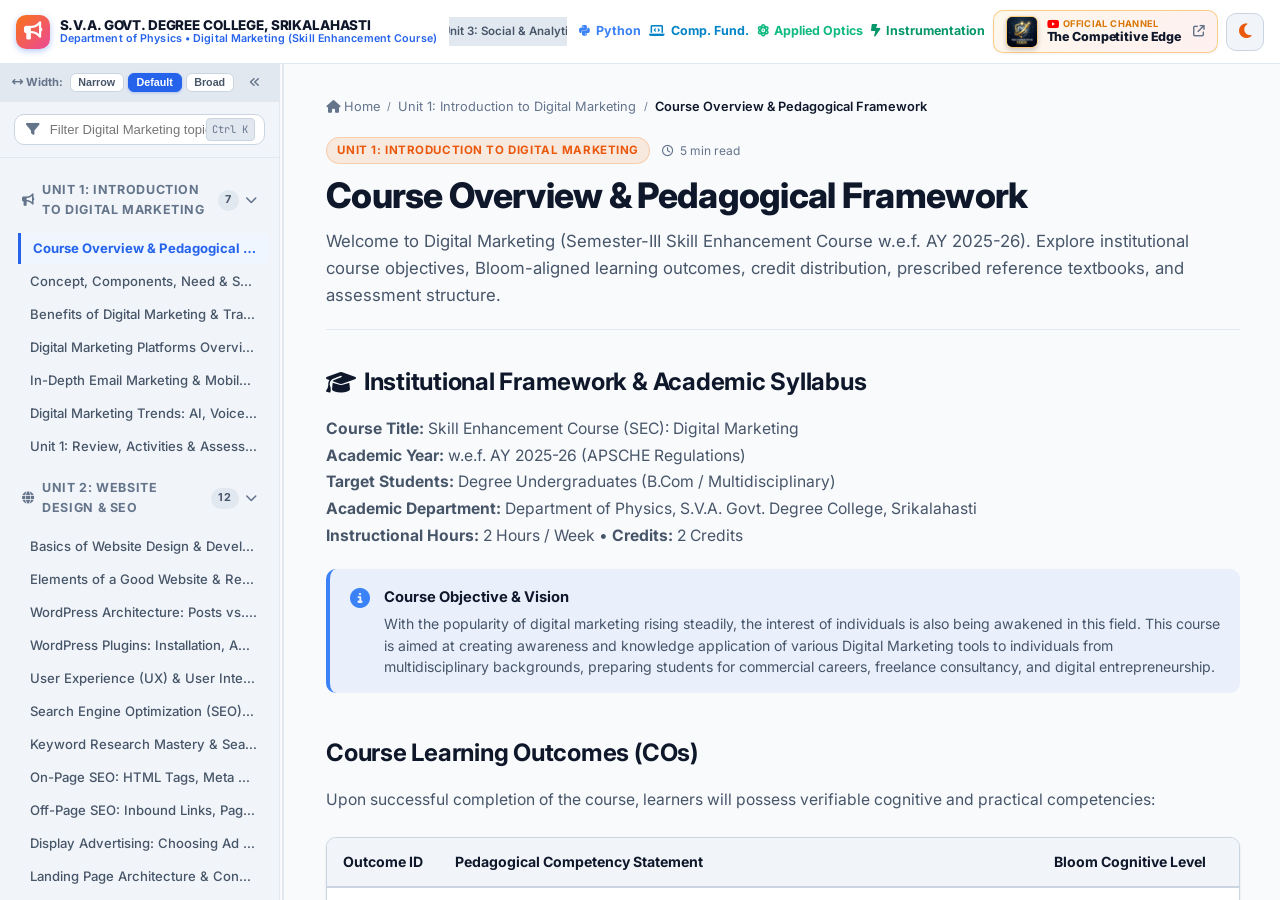
==== digitalmarketingtutorial.html @ a785d5cb "Add files via upload" ====
<!DOCTYPE html>
<html lang="en" data-theme="light">
<head>
  <meta charset="UTF-8">
  <meta name="viewport" content="width=device-width, initial-scale=1.0">
  <title>Digital Marketing | Department of Physics, S.V.A. Govt. Degree College, Srikalahasti</title>

  <!-- Google Fonts: Inter & JetBrains Mono -->
  <link rel="preconnect" href="https://fonts.googleapis.com">
  <link rel="preconnect" href="https://fonts.gstatic.com" crossorigin>
  <link href="https://fonts.googleapis.com/css2?family=Inter:wght@400;500;600;700;800&family=JetBrains+Mono:wght@400;500;700&display=swap" rel="stylesheet">

  <!-- Font Awesome 6.5 Icons -->
  <link rel="stylesheet" href="https://cdnjs.cloudflare.com/ajax/libs/font-awesome/6.5.1/css/all.min.css">

  <!-- Core Academic Theme & Interactive Tools Stylesheets -->
  <link rel="stylesheet" href="css/style.css">
  <link rel="stylesheet" href="css/interactive-tools.css">
</head>
<body>

  <!-- Top Reading Progress Indicator -->
  <div id="read-progress-bar"></div>

  <!-- Top Navigation Bar -->
  <header class="app-header">
    <div class="header-left">
      <button class="menu-toggle-btn" id="menu-toggle-btn" onclick="window.NavigationTracker.toggleMobileSidebar()" aria-label="Toggle Curriculum Menu">
        <i class="fa-solid fa-bars"></i>
      </button>

      <a href="#dm-course-overview" class="brand-badge">
        <div class="brand-logo-icon" style="background: linear-gradient(135deg, #f97316, #ec4899);">
          <i class="fa-solid fa-bullhorn"></i>
        </div>
        <div class="brand-title-group">
          <h1>S.V.A. GOVT. DEGREE COLLEGE, SRIKALAHASTI</h1>
          <p>Department of Physics &bull; Digital Marketing (Skill Enhancement Course)</p>
        </div>
      </a>
    </div>

    <!-- Quick Track Switcher Pills -->
    <nav class="track-switcher" aria-label="Curriculum Tracks">
      <a href="#dm-course-overview" class="track-pill active" data-track="track-unit1">Unit 1: Foundations</a>
      <a href="#web-design-fundamentals" class="track-pill" data-track="track-unit2">Unit 2: Web &amp; SEO</a>
      <a href="#social-media-ecosystem" class="track-pill" data-track="track-unit3">Unit 3: Social &amp; Analytics</a>
      <a href="#lab-01-frameworks-trends" class="track-pill" data-track="track-practicals" style="background: rgba(16, 185, 129, 0.1); border-color: var(--accent-emerald); color: var(--accent-emerald);">
        <i class="fa-solid fa-flask"></i> 5 Practical Labs
      </a>
      <a href="#dm-comprehensive-question-bank" class="track-pill" data-track="track-tests" style="background: rgba(139, 92, 246, 0.1); border-color: #8b5cf6; color: #8b5cf6;">
        <i class="fa-solid fa-graduation-cap"></i> Exams &amp; Tests
      </a>
    </nav>

    <div class="header-right">
      <!-- Course Switcher Link to Python Master Portal -->
      <a href="../Python-SVAGDC/index.html" class="tool-btn" style="text-decoration: none; font-size: 0.78rem; font-weight: 700; color: #3b82f6; border-color: #3b82f6; display: inline-flex; align-items: center; gap: 0.35rem;" title="Switch to Python Master Portal">
        <i class="fa-brands fa-python"></i> Python
      </a>

      <!-- Course Switcher Link to Computer Fundamentals Portal -->
      <a href="../Computer-Fund-OfficeAutomat-SVAGDC/index.html" class="tool-btn" style="text-decoration: none; font-size: 0.78rem; font-weight: 700; color: #0284c7; border-color: #0284c7; display: inline-flex; align-items: center; gap: 0.35rem;" title="Switch to Computer Fundamentals Portal">
        <i class="fa-solid fa-laptop-code"></i> Comp. Fund.
      </a>

      <!-- Course Switcher Link to Applied Optics Portal -->
      <a href="../Applied-Optics-SVAGDC/index.html" class="tool-btn" style="text-decoration: none; font-size: 0.78rem; font-weight: 700; color: #10b981; border-color: #10b981; display: inline-flex; align-items: center; gap: 0.35rem;" title="Switch to Applied Optics Course 7 Portal">
        <i class="fa-solid fa-atom"></i> Applied Optics
      </a>

      <!-- Course Switcher Link to Electronic Instrumentation Portal -->
      <a href="../Sem5-Electronic-Instrumentation-Minor-2026-wef2023-24/index.html" class="tool-btn" style="text-decoration: none; font-size: 0.78rem; font-weight: 700; color: #059669; border-color: #059669; display: inline-flex; align-items: center; gap: 0.35rem;" title="Switch to Electronic Instrumentation Portal">
        <i class="fa-solid fa-bolt-lightning"></i> Instrumentation
      </a>

      <!-- YouTube Channel Promotion -->
      <a href="https://www.youtube.com/@TheCompetitiveEdge-b4z" target="_blank" rel="noopener noreferrer" class="yt-promo-btn" title="Visit our Official YouTube Channel: The Competitive Edge (S.V.A. Govt. Degree College, Srikalahasti)" aria-label="Visit The Competitive Edge Official YouTube Channel">
        <img src="Logo-TheCompetitiveEdge.jpg" alt="The Competitive Edge" class="yt-promo-logo">
        <div class="yt-text-box">
          <span class="yt-channel-label"><i class="fa-brands fa-youtube yt-red-icon"></i> Official Channel</span>
          <span class="yt-channel-name">The Competitive Edge</span>
        </div>
        <span class="yt-subscribe-badge" title="Watch on YouTube">
          <i class="fa-solid fa-arrow-up-right-from-square"></i>
        </span>
      </a>

      <button class="theme-toggle-btn" id="theme-toggle-btn" aria-label="Toggle Dark/Light Mode" title="Toggle Theme">
        <i class="fa-solid fa-moon"></i>
      </button>
    </div>
  </header>

  <!-- Main App Layout Container -->
  <div class="app-container">
    <!-- Mobile Sidebar Backdrop -->
    <div class="sidebar-backdrop" id="sidebar-backdrop" onclick="window.NavigationTracker.closeMobileSidebar()"></div>

    <!-- Floating Expand Button for Desktop when Sidebar is Collapsed -->
    <button class="sidebar-floating-toggle" id="sidebar-floating-toggle" title="Show Curriculum Menu">
      <i class="fa-solid fa-bars"></i>
      <span>Curriculum Menu</span>
    </button>

    <!-- Collapsible & Resizable Sidebar Navigation -->
    <aside class="app-sidebar" id="app-sidebar">
      <!-- Sidebar Width Adjustment Toolbar -->
      <div class="sidebar-width-toolbar">
        <div class="width-presets-group" title="Quick Width Presets">
          <span class="width-label"><i class="fa-solid fa-arrows-left-right"></i> Width:</span>
          <button type="button" class="btn-width-preset" data-width="210" title="Narrow Sidebar (210px)">Narrow</button>
          <button type="button" class="btn-width-preset active" data-width="280" title="Default Sidebar (280px)">Default</button>
          <button type="button" class="btn-width-preset" data-width="360" title="Broad Sidebar (360px)">Broad</button>
        </div>
        <button type="button" class="btn-sidebar-collapse" id="sidebar-collapse-btn" title="Collapse Sidebar Menu">
          <i class="fa-solid fa-angles-left"></i>
        </button>
      </div>

      <!-- Quick Search Filter in Sidebar -->
      <div class="sidebar-search-box">
        <div class="sidebar-input-wrapper">
          <i class="fa-solid fa-filter"></i>
          <input type="text" class="sidebar-search-input" id="sidebar-search-input" placeholder="Filter Digital Marketing topics..." autocomplete="off">
          <kbd class="sidebar-search-kbd">Ctrl K</kbd>
        </div>
      </div>

      <!-- Curriculum Accordion Tree Mount -->
      <nav class="curriculum-tree" id="curriculum-tree" aria-label="Curriculum Navigation"></nav>
    </aside>

    <!-- Draggable Sidebar Resizer Handle -->
    <div class="sidebar-resizer" id="sidebar-resizer" title="Drag to adjust sidebar width (Double-click to reset)"></div>

    <!-- Reading & Interactive Main Pane -->
    <main class="app-main" id="app-main">
      <div class="content-wrapper" id="topic-content-mount">
        <!-- Dynamic Topic Content Injected via app.js -->
        <div style="padding: 3rem 1rem; text-align: center; color: var(--text-muted);">
          <i class="fa-solid fa-spinner fa-spin" style="font-size: 2rem; margin-bottom: 1rem; color: #ea580c;"></i>
          <p>Loading Digital Marketing curriculum modules...</p>
        </div>
      </div>

      <!-- YouTube Channel Promotion Banner -->
      <section class="bottom-yt-promo-container" aria-label="Official YouTube Channel Promotion">
        <div class="bottom-yt-card">
          <div class="bottom-yt-left">
            <img src="Logo-TheCompetitiveEdge.jpg" alt="The Competitive Edge Crest Logo" class="bottom-yt-crest">
          </div>
          <div class="bottom-yt-body">
            <div class="bottom-yt-badge">
              <i class="fa-brands fa-youtube"></i> OFFICIAL YOUTUBE CHANNEL
            </div>
            <h2 class="bottom-yt-title">The Competitive Edge</h2>
            <p class="bottom-yt-subtitle">
              Department of Physics &bull; S.V.A. Govt. Degree College, Srikalahasti
            </p>
            <div class="bottom-yt-desc">
              <p>
                <strong>Welcome to The Competitive Edge</strong> &mdash; your comprehensive academic and career excellence destination! 🎯
              </p>
              <p>
                Crafted for undergraduate degree scholars and competitive aspirants. We empower students with modern digital skills, analytical reasoning, physics lectures, and competitive acumen required for university distinctions, corporate placements, and competitive examinations.
              </p>
              
              <div class="bottom-yt-features-title">
                📚 What you’ll find on this channel:
              </div>
              <ul class="bottom-yt-grid">
                <li><span>📰</span> Daily Current Affairs &amp; Quizzes</li>
                <li><span>🚀</span> Digital Marketing, SEO &amp; Analytics</li>
                <li><span>🔢</span> Quantitative Aptitude &amp; Arithmetic</li>
                <li><span>🧠</span> Reasoning &ndash; Verbal &amp; Non-Verbal</li>
                <li><span>📖</span> General English &amp; Corporate Communication</li>
                <li><span>🔬</span> General Science &amp; Physics Major Lectures</li>
                <li><span>💻</span> Python Programming &amp; Computer Automation</li>
                <li><span>🎯</span> Practice Questions, Mock Exams &amp; Shortcuts</li>
              </ul>

              <div class="bottom-yt-target-exams">
                Tailored for undergraduate degree examinations and aspirants preparing for UPSC, SSC CGL, Banking (IBPS/SBI), Railways (RRB), APPSC, TSPSC, State PSCs, Defence, and industry certifications.
              </div>
            </div>
            <div class="bottom-yt-actions">
              <a href="https://www.youtube.com/@TheCompetitiveEdge-b4z" target="_blank" rel="noopener noreferrer" class="btn-yt-big-subscribe" title="Subscribe to The Competitive Edge on YouTube">
                <i class="fa-brands fa-youtube"></i> Subscribe &amp; Watch Lectures <i class="fa-solid fa-arrow-up-right-from-square"></i>
              </a>
              <span class="bottom-yt-stat"><i class="fa-solid fa-circle-check"></i> Free Academic Lectures &amp; Competitive Exam Prep</span>
            </div>
          </div>
        </div>
      </section>

      <!-- Footer -->
      <footer class="app-footer">
        <div class="footer-dept-badge" style="background: rgba(249, 115, 22, 0.12); color: #ea580c; border: 1px solid rgba(249, 115, 22, 0.25);">DEPARTMENT OF PHYSICS</div>
        <p>S.V.A. Govt. Degree College, Srikalahasti, Tirupati District, Andhra Pradesh</p>
        <p style="margin-top: 0.35rem; font-size: 0.76rem; color: var(--text-muted);">
          Semester-III &bull; Skill Enhancement Course: Digital Marketing &bull; APSCHE w.e.f. AY 2025-26 &bull; Live Interactive Web Portal
        </p>
      </footer>
    </main>
  </div>

  <!-- Global Fast Search Modal (Ctrl+K) -->
  <div class="search-modal-backdrop" id="search-modal-backdrop">
    <div class="search-modal">
      <div class="search-modal-header">
        <i class="fa-solid fa-magnifying-glass"></i>
        <input type="text" class="search-modal-input" id="search-modal-input" placeholder="Search SEO, WordPress, Facebook ads, GA4, metrics, labs..." autocomplete="off">
        <button class="search-modal-close" id="search-modal-close" aria-label="Close search modal">
          <i class="fa-solid fa-xmark"></i>
        </button>
      </div>
      <ul class="search-results-list" id="search-results-list"></ul>
    </div>
  </div>

  <!-- Application Logic Scripts -->
  <script src="js/curriculum_data.js"></script>
  <script src="js/seo_simulator.js"></script>
  <script src="js/ad_roi_calculator.js"></script>
  <script src="js/social_simulator.js"></script>
  <script src="js/wordpress_simulator.js"></script>
  <script src="js/analytics_funnel.js"></script>
  <script src="js/quiz.js"></script>
  <script src="js/navigation.js"></script>
  <script src="js/app.js"></script>

</body>
</html>
---- css/style.css ----
/* ==========================================================================
   Digital-Marketing-SVGDC: Digital Marketing Master Learning Portal
   S.V.A. Govt. Degree College, Srikalahasti
   Bespoke Academic Theme & Responsive Layout
   ========================================================================== */

:root {
  --font-sans: 'Inter', -apple-system, BlinkMacSystemFont, "Segoe UI", Roboto, Oxygen, Ubuntu, Cantarell, sans-serif;
  --font-mono: 'JetBrains Mono', 'Fira Code', Menlo, Monaco, Consolas, monospace;

  /* Light Theme Palette */
  --bg-primary: #f8fafc;
  --bg-surface: #ffffff;
  --bg-surface-elevated: #ffffff;
  --bg-sidebar: #f1f5f9;
  --bg-hover: #e2e8f0;
  --bg-active: #e0f2fe;

  --border-subtle: #e2e8f0;
  --border-medium: #cbd5e1;
  --border-focus: #3b82f6;

  --text-primary: #0f172a;
  --text-secondary: #475569;
  --text-muted: #64748b;
  --text-inverse: #ffffff;

  --primary: #2563eb;
  --primary-hover: #1d4ed8;
  --primary-light: #eff6ff;
  --primary-dark: #1e40af;

  --accent-cyan: #0284c7;
  --accent-emerald: #059669;
  --accent-amber: #d97706;
  --accent-purple: #7c3aed;
  --accent-rose: #e11d48;

  --card-shadow: 0 1px 3px 0 rgb(0 0 0 / 0.08), 0 1px 2px -1px rgb(0 0 0 / 0.08);
  --card-shadow-hover: 0 10px 15px -3px rgb(0 0 0 / 0.08), 0 4px 6px -4px rgb(0 0 0 / 0.04);
  --modal-shadow: 0 20px 25px -5px rgb(0 0 0 / 0.15), 0 8px 10px -6px rgb(0 0 0 / 0.1);

  --header-height: 64px;
  --sidebar-width: 280px;
  --content-max-width: 1040px;
  --radius-sm: 6px;
  --radius-md: 10px;
  --radius-lg: 16px;
  --radius-full: 9999px;
  --transition-fast: 0.15s ease;
  --transition-normal: 0.25s ease;
}

[data-theme="dark"] {
  --bg-primary: #090d16;
  --bg-surface: #0f172a;
  --bg-surface-elevated: #1e293b;
  --bg-sidebar: #0b1120;
  --bg-hover: #1e293b;
  --bg-active: #1e3a8a33;

  --border-subtle: #1e293b;
  --border-medium: #334155;
  --border-focus: #60a5fa;

  --text-primary: #f8fafc;
  --text-secondary: #cbd5e1;
  --text-muted: #94a3b8;
  --text-inverse: #0f172a;

  --primary: #38bdf8;
  --primary-hover: #7dd3fc;
  --primary-light: #0369a133;
  --primary-dark: #0284c7;

  --accent-cyan: #38bdf8;
  --accent-emerald: #10b981;
  --accent-amber: #fbbf24;
  --accent-purple: #a855f7;
  --accent-rose: #f43f5e;

  --card-shadow: 0 4px 6px -1px rgb(0 0 0 / 0.3), 0 2px 4px -2px rgb(0 0 0 / 0.3);
  --card-shadow-hover: 0 10px 15px -3px rgb(0 0 0 / 0.4), 0 4px 6px -4px rgb(0 0 0 / 0.2);
  --modal-shadow: 0 25px 50px -12px rgb(0 0 0 / 0.7);
}

*, *::before, *::after {
  box-sizing: border-box;
  margin: 0;
  padding: 0;
}

html {
  scroll-behavior: smooth;
  font-size: 16px;
}

body {
  font-family: var(--font-sans);
  background-color: var(--bg-primary);
  color: var(--text-primary);
  line-height: 1.65;
  min-height: 100vh;
  display: flex;
  flex-direction: column;
  -webkit-font-smoothing: antialiased;
  -moz-osx-font-smoothing: grayscale;
}

/* ================= Top Progress Bar ================= */
#read-progress-bar {
  position: fixed;
  top: 0;
  left: 0;
  height: 3px;
  background: linear-gradient(90deg, var(--accent-cyan), var(--primary), var(--accent-emerald));
  z-index: 1001;
  width: 0%;
  transition: width 0.1s linear;
}

/* ================= Top Navigation Bar ================= */
.app-header {
  height: var(--header-height);
  background-color: var(--bg-surface);
  border-bottom: 1px solid var(--border-subtle);
  position: sticky;
  top: 0;
  z-index: 1000;
  display: flex;
  align-items: center;
  justify-content: space-between;
  padding: 0 1rem;
  gap: 0.75rem;
  backdrop-filter: blur(12px);
}

.header-left {
  display: flex;
  align-items: center;
  gap: 0.6rem;
  flex-shrink: 0;
}

.menu-toggle-btn {
  display: none;
  background: transparent;
  border: 1px solid var(--border-medium);
  color: var(--text-primary);
  width: 36px;
  height: 36px;
  border-radius: var(--radius-sm);
  cursor: pointer;
  align-items: center;
  justify-content: center;
  font-size: 1rem;
}

.brand-badge {
  display: flex;
  align-items: center;
  gap: 0.6rem;
  text-decoration: none;
  color: inherit;
}

.brand-logo-icon {
  width: 34px;
  height: 34px;
  background: linear-gradient(135deg, #0284c7, #3b82f6);
  border-radius: var(--radius-md);
  display: flex;
  align-items: center;
  justify-content: center;
  color: #ffffff;
  font-size: 1.15rem;
  box-shadow: 0 2px 6px rgba(37, 99, 235, 0.35);
  flex-shrink: 0;
}

.brand-title-group h1 {
  font-size: 0.84rem;
  font-weight: 800;
  letter-spacing: -0.01em;
  color: var(--text-primary);
  line-height: 1.15;
  white-space: nowrap;
}

.brand-title-group p {
  font-size: 0.67rem;
  font-weight: 600;
  color: var(--primary);
  letter-spacing: 0.01em;
  line-height: 1.1;
  white-space: nowrap;
}

/* Quick Track Switcher Pills */
.track-switcher {
  display: flex;
  align-items: center;
  gap: 0.3rem;
  overflow-x: auto;
  flex: 1;
  min-width: 0;
  justify-content: center;
  scrollbar-width: none;
  padding: 0 0.25rem;
}

.track-switcher::-webkit-scrollbar {
  display: none;
}

.track-pill {
  padding: 0.26rem 0.58rem;
  border-radius: var(--radius-full);
  font-size: 0.72rem;
  font-weight: 600;
  color: var(--text-secondary);
  background: var(--bg-hover);
  border: 1px solid transparent;
  cursor: pointer;
  text-decoration: none;
  white-space: nowrap;
  flex-shrink: 0;
  transition: all var(--transition-fast);
}

.track-pill:hover {
  background: var(--bg-active);
  color: var(--primary);
  border-color: var(--border-medium);
}

.track-pill.active {
  background: var(--primary);
  color: #ffffff;
  border-color: var(--primary);
}

.header-right {
  display: flex;
  align-items: center;
  gap: 0.5rem;
  flex-shrink: 0;
}

/* ================= The Competitive Edge YouTube Promotion Badge ================= */
.yt-promo-btn {
  display: flex;
  align-items: center;
  gap: 0.55rem;
  padding: 0.3rem 0.75rem;
  min-width: auto;
  background: linear-gradient(135deg, rgba(245, 158, 11, 0.08), rgba(239, 68, 68, 0.08));
  border: 1.5px solid rgba(245, 158, 11, 0.45);
  border-radius: var(--radius-md);
  color: var(--text-primary);
  text-decoration: none;
  cursor: pointer;
  transition: all var(--transition-fast);
  line-height: 1.2;
  box-shadow: 0 1px 3px rgba(0, 0, 0, 0.06);
}

.yt-promo-btn:hover {
  background: linear-gradient(135deg, rgba(245, 158, 11, 0.16), rgba(239, 68, 68, 0.15));
  border-color: #f59e0b;
  box-shadow: 0 3px 10px rgba(245, 158, 11, 0.25);
  transform: translateY(-1px);
}

.yt-promo-logo {
  width: 32px;
  height: 32px;
  border-radius: 6px;
  object-fit: cover;
  flex-shrink: 0;
  box-shadow: 0 2px 5px rgba(0, 0, 0, 0.2);
  border: 1px solid rgba(245, 158, 11, 0.5);
  transition: transform var(--transition-fast);
}

.yt-promo-btn:hover .yt-promo-logo {
  transform: scale(1.05);
}

.yt-text-box {
  display: flex;
  flex-direction: column;
}

.yt-channel-label {
  font-size: 0.58rem;
  font-weight: 700;
  text-transform: uppercase;
  letter-spacing: 0.04em;
  color: #d97706;
  display: flex;
  align-items: center;
  gap: 0.25rem;
}

.yt-red-icon {
  color: #ff0000;
  font-size: 0.68rem;
}

.yt-channel-name {
  font-size: 0.78rem;
  font-weight: 800;
  color: var(--text-primary);
  white-space: nowrap;
  letter-spacing: -0.01em;
}

.yt-subscribe-badge {
  font-size: 0.72rem;
  color: var(--text-muted);
  margin-left: 0.2rem;
  transition: color var(--transition-fast), transform var(--transition-fast);
}

.yt-promo-btn:hover .yt-subscribe-badge {
  color: #ef4444;
  transform: translate(2px, -2px);
}

[data-theme="dark"] .yt-promo-btn {
  background: linear-gradient(135deg, rgba(245, 158, 11, 0.12), rgba(239, 68, 68, 0.14));
  border-color: rgba(245, 158, 11, 0.55);
}

[data-theme="dark"] .yt-channel-label {
  color: #fbbf24;
}

[data-theme="dark"] .yt-promo-btn:hover {
  border-color: #fbbf24;
  box-shadow: 0 4px 16px rgba(245, 158, 11, 0.35);
}

@media (max-width: 1024px) {
  .yt-promo-btn {
    min-width: auto;
    padding: 0.35rem 0.75rem;
  }
}

@media (max-width: 768px) {
  .yt-channel-label {
    font-size: 0.6rem;
  }
  .yt-channel-name {
    font-size: 0.78rem;
  }
}

@media (max-width: 580px) {
  .yt-text-box, .yt-subscribe-badge {
    display: none;
  }
  .yt-promo-btn {
    min-width: auto;
    padding: 0.25rem 0.4rem;
  }
  .yt-promo-logo {
    width: 34px;
    height: 34px;
  }
}

.search-trigger-btn {
  display: flex;
  align-items: center;
  gap: 0.5rem;
  padding: 0.45rem 0.85rem;
  background: var(--bg-sidebar);
  border: 1px solid var(--border-medium);
  border-radius: var(--radius-md);
  color: var(--text-muted);
  font-size: 0.82rem;
  cursor: pointer;
  transition: all var(--transition-fast);
}

.search-trigger-btn:hover {
  border-color: var(--primary);
  color: var(--text-primary);
}

.search-kbd {
  font-family: var(--font-mono);
  font-size: 0.7rem;
  background: var(--bg-hover);
  border: 1px solid var(--border-medium);
  border-radius: 4px;
  padding: 0.1rem 0.35rem;
  color: var(--text-secondary);
}

.theme-toggle-btn {
  background: var(--bg-sidebar);
  border: 1px solid var(--border-medium);
  color: var(--text-primary);
  width: 38px;
  height: 38px;
  border-radius: var(--radius-md);
  display: flex;
  align-items: center;
  justify-content: center;
  cursor: pointer;
  font-size: 1.05rem;
  transition: all var(--transition-fast);
}

.theme-toggle-btn:hover {
  background: var(--bg-hover);
  border-color: var(--border-focus);
}

/* ================= App Layout Wrapper ================= */
.app-container {
  display: flex;
  flex: 1;
  position: relative;
  overflow: hidden;
}

/* ================= Sidebar Navigation & Width Controls ================= */
.app-sidebar {
  width: var(--sidebar-width);
  background-color: var(--bg-sidebar);
  border-right: 1px solid var(--border-subtle);
  height: calc(100vh - var(--header-height));
  position: sticky;
  top: var(--header-height);
  overflow-y: auto;
  display: flex;
  flex-direction: column;
  flex-shrink: 0;
  transition: transform var(--transition-normal);
}

.app-sidebar.collapsed-desktop {
  width: 0 !important;
  min-width: 0 !important;
  overflow: hidden !important;
  border-right: none !important;
  padding: 0 !important;
  visibility: hidden;
}

/* Sidebar Width Toolbar (Narrow, Default, Broad Presets & Collapse) */
.sidebar-width-toolbar {
  display: flex;
  align-items: center;
  justify-content: space-between;
  padding: 0.4rem 0.75rem;
  background-color: var(--bg-hover);
  border-bottom: 1px solid var(--border-subtle);
  position: sticky;
  top: 0;
  z-index: 12;
  font-size: 0.74rem;
}

.width-presets-group {
  display: flex;
  align-items: center;
  gap: 0.25rem;
}

.width-label {
  font-size: 0.7rem;
  font-weight: 700;
  color: var(--text-muted);
  display: flex;
  align-items: center;
  gap: 0.2rem;
  margin-right: 0.15rem;
}

.btn-width-preset {
  background: var(--bg-surface);
  border: 1px solid var(--border-medium);
  color: var(--text-secondary);
  font-size: 0.67rem;
  font-weight: 600;
  padding: 0.18rem 0.48rem;
  border-radius: var(--radius-sm);
  cursor: pointer;
  transition: all var(--transition-fast);
}

.btn-width-preset:hover {
  background: var(--bg-surface);
  color: var(--primary);
  border-color: var(--primary);
}

.btn-width-preset.active {
  background: var(--primary);
  color: #ffffff;
  border-color: var(--primary);
  font-weight: 700;
  box-shadow: 0 1px 3px rgba(37, 99, 235, 0.3);
}

.btn-sidebar-collapse {
  background: transparent;
  border: 1px solid transparent;
  color: var(--text-muted);
  width: 24px;
  height: 24px;
  border-radius: var(--radius-sm);
  display: flex;
  align-items: center;
  justify-content: center;
  cursor: pointer;
  font-size: 0.72rem;
  transition: all var(--transition-fast);
}

.btn-sidebar-collapse:hover {
  background: var(--bg-surface);
  color: var(--primary);
  border-color: var(--border-medium);
}

/* Draggable Splitter Divider between Sidebar and Main Content */
.sidebar-resizer {
  width: 6px;
  background: transparent;
  cursor: col-resize;
  position: relative;
  flex-shrink: 0;
  z-index: 90;
  transition: background 0.15s ease;
  user-select: none;
}

.sidebar-resizer::after {
  content: '';
  position: absolute;
  top: 0;
  bottom: 0;
  left: 2px;
  width: 2px;
  background: var(--border-subtle);
  transition: all 0.15s ease;
}

.sidebar-resizer:hover,
.sidebar-resizer.dragging {
  background: rgba(37, 99, 235, 0.12);
}

.sidebar-resizer:hover::after,
.sidebar-resizer.dragging::after {
  background: var(--primary);
  width: 3px;
  box-shadow: 0 0 8px rgba(37, 99, 235, 0.5);
}

body.resizing-sidebar {
  cursor: col-resize !important;
  user-select: none !important;
}

body.resizing-sidebar iframe,
body.resizing-sidebar textarea {
  pointer-events: none !important;
}

/* Floating Expand Trigger when Sidebar is Hidden on Desktop */
.sidebar-floating-toggle {
  display: none;
  position: fixed;
  left: 0;
  top: 75px;
  z-index: 1002;
  background: var(--primary);
  color: #ffffff;
  border: none;
  border-radius: 0 var(--radius-md) var(--radius-md) 0;
  padding: 0.5rem 0.75rem;
  cursor: pointer;
  box-shadow: 0 4px 14px rgba(37, 99, 235, 0.45);
  align-items: center;
  gap: 0.45rem;
  font-size: 0.78rem;
  font-weight: 700;
  transition: all var(--transition-fast);
}

.sidebar-floating-toggle:hover {
  background: var(--primary-hover);
  transform: translateX(2px);
}

.sidebar-floating-toggle.visible {
  display: inline-flex;
}

.sidebar-search-box {
  padding: 0.75rem 0.85rem;
  border-bottom: 1px solid var(--border-subtle);
  position: sticky;
  top: 36px;
  background-color: var(--bg-sidebar);
  z-index: 10;
}

.sidebar-input-wrapper {
  position: relative;
  display: flex;
  align-items: center;
}

.sidebar-input-wrapper i {
  position: absolute;
  left: 0.75rem;
  color: var(--text-muted);
  font-size: 0.85rem;
}

.sidebar-search-input {
  width: 100%;
  padding: 0.45rem 0.75rem 0.45rem 2.2rem;
  border-radius: var(--radius-md);
  border: 1px solid var(--border-medium);
  background-color: var(--bg-surface);
  color: var(--text-primary);
  font-size: 0.82rem;
  outline: none;
  transition: border-color var(--transition-fast);
}

.sidebar-search-input:focus {
  border-color: var(--border-focus);
  box-shadow: 0 0 0 2px rgba(59, 130, 246, 0.2);
}

.sidebar-search-kbd {
  position: absolute;
  right: 0.65rem;
  font-family: var(--font-mono);
  font-size: 0.65rem;
  background: var(--bg-hover);
  border: 1px solid var(--border-medium);
  border-radius: 4px;
  padding: 0.1rem 0.35rem;
  color: var(--text-muted);
  pointer-events: none;
}

.curriculum-tree {
  padding: 0.75rem 0.6rem 2rem 0.6rem;
  display: flex;
  flex-direction: column;
  gap: 0.35rem;
}

.category-group {
  border-radius: var(--radius-md);
  overflow: hidden;
}

.category-header {
  display: flex;
  align-items: center;
  justify-content: space-between;
  padding: 0.6rem 0.75rem;
  font-size: 0.78rem;
  font-weight: 700;
  text-transform: uppercase;
  letter-spacing: 0.05em;
  color: var(--text-muted);
  cursor: pointer;
  user-select: none;
  border-radius: var(--radius-sm);
  transition: all var(--transition-fast);
}

.category-header:hover {
  background-color: var(--bg-hover);
  color: var(--text-primary);
}

.category-header-title {
  display: flex;
  align-items: center;
  gap: 0.5rem;
}

.category-badge {
  font-size: 0.68rem;
  padding: 0.1rem 0.45rem;
  border-radius: var(--radius-full);
  background-color: var(--bg-hover);
  color: var(--text-secondary);
}

.category-arrow {
  font-size: 0.75rem;
  transition: transform var(--transition-fast);
}

.category-group.collapsed .category-arrow {
  transform: rotate(-90deg);
}

.category-group.collapsed .topic-list {
  display: none;
}

.topic-list {
  list-style: none;
  padding-left: 0.5rem;
  margin-top: 0.15rem;
  display: flex;
  flex-direction: column;
  gap: 0.12rem;
}

.topic-item a {
  display: flex;
  align-items: center;
  justify-content: space-between;
  gap: 0.45rem;
  padding: 0.42rem 0.75rem;
  font-size: 0.82rem;
  font-weight: 500;
  color: var(--text-secondary);
  text-decoration: none;
  border-radius: var(--radius-sm);
  transition: all var(--transition-fast);
  line-height: 1.35;
}

.topic-item a span {
  flex: 1;
  min-width: 0;
  overflow: hidden;
  text-overflow: ellipsis;
  white-space: nowrap;
}

.topic-item a:hover {
  background-color: var(--bg-hover);
  color: var(--text-primary);
  transform: translateX(2px);
}

.topic-item.active a {
  background-color: var(--primary-light);
  color: var(--primary);
  font-weight: 700;
  border-left: 3px solid var(--primary);
  border-top-left-radius: 0;
  border-bottom-left-radius: 0;
}

.topic-item .check-icon {
  font-size: 0.72rem;
  color: var(--accent-emerald);
  display: none;
}

.topic-item.completed .check-icon {
  display: inline-block;
}

/* ================= Main Content Area ================= */
.app-main {
  flex: 1;
  min-width: 0;
  height: calc(100vh - var(--header-height));
  overflow-y: auto;
  padding: 2rem 2.5rem 4rem 2.5rem;
  scroll-behavior: smooth;
}

.content-wrapper {
  max-width: var(--content-max-width);
  margin: 0 auto;
}

/* Breadcrumbs */
.breadcrumbs {
  display: flex;
  align-items: center;
  gap: 0.45rem;
  font-size: 0.8rem;
  color: var(--text-muted);
  margin-bottom: 1.25rem;
}

.breadcrumbs a {
  color: var(--text-muted);
  text-decoration: none;
  transition: color var(--transition-fast);
}

.breadcrumbs a:hover {
  color: var(--primary);
}

.breadcrumbs .separator {
  font-size: 0.65rem;
  color: var(--text-muted);
}

.breadcrumbs .current {
  color: var(--text-primary);
  font-weight: 600;
}

/* Lesson Header & Meta */
.lesson-header {
  margin-bottom: 2rem;
  padding-bottom: 1.25rem;
  border-bottom: 1px solid var(--border-subtle);
}

.lesson-meta-row {
  display: flex;
  align-items: center;
  gap: 0.75rem;
  margin-bottom: 0.6rem;
  flex-wrap: wrap;
}

.module-tag {
  font-size: 0.72rem;
  font-weight: 700;
  text-transform: uppercase;
  letter-spacing: 0.05em;
  padding: 0.2rem 0.65rem;
  border-radius: var(--radius-full);
  background-color: var(--primary-light);
  color: var(--primary);
  border: 1px solid rgba(59, 130, 246, 0.25);
}

.read-time {
  font-size: 0.75rem;
  color: var(--text-muted);
  display: flex;
  align-items: center;
  gap: 0.35rem;
}

.lesson-title {
  font-size: 2.2rem;
  font-weight: 800;
  letter-spacing: -0.02em;
  color: var(--text-primary);
  line-height: 1.2;
  margin-bottom: 0.75rem;
}

.lesson-lead {
  font-size: 1.05rem;
  color: var(--text-secondary);
  line-height: 1.6;
  max-width: 900px;
}

/* Chapter Navigation Quick Buttons */
.nav-buttons-bar {
  display: flex;
  align-items: center;
  justify-content: space-between;
  margin: 1.5rem 0;
  gap: 1rem;
}

.nav-btn {
  display: inline-flex;
  align-items: center;
  gap: 0.5rem;
  padding: 0.55rem 1.1rem;
  border-radius: var(--radius-md);
  font-size: 0.86rem;
  font-weight: 600;
  text-decoration: none;
  cursor: pointer;
  transition: all var(--transition-fast);
  border: 1px solid var(--border-medium);
  background-color: var(--bg-surface);
  color: var(--text-primary);
}

.nav-btn:hover {
  border-color: var(--primary);
  color: var(--primary);
  background-color: var(--bg-hover);
}

.nav-btn.primary {
  background-color: var(--primary);
  color: #ffffff;
  border-color: var(--primary);
  box-shadow: 0 2px 4px rgba(37, 99, 235, 0.25);
}

.nav-btn.primary:hover {
  background-color: var(--primary-hover);
}

.nav-btn.disabled {
  opacity: 0.4;
  pointer-events: none;
  cursor: not-allowed;
}

/* Pedagogical Sections & Typography */
.pedagogy-section {
  margin-bottom: 2.5rem;
}

.pedagogy-section h2 {
  font-size: 1.5rem;
  font-weight: 700;
  letter-spacing: -0.01em;
  color: var(--text-primary);
  margin-bottom: 0.9rem;
  display: flex;
  align-items: center;
  gap: 0.5rem;
}

.pedagogy-section h3 {
  font-size: 1.2rem;
  font-weight: 600;
  color: var(--text-primary);
  margin: 1.5rem 0 0.75rem 0;
}

.pedagogy-section p {
  color: var(--text-secondary);
  font-size: 0.98rem;
  line-height: 1.7;
  margin-bottom: 1rem;
}

.pedagogy-section ul, .pedagogy-section ol {
  color: var(--text-secondary);
  font-size: 0.98rem;
  line-height: 1.7;
  padding-left: 1.5rem;
  margin-bottom: 1rem;
}

.pedagogy-section li {
  margin-bottom: 0.4rem;
}

.pedagogy-section code {
  font-family: var(--font-mono);
  font-size: 0.88em;
  background-color: var(--bg-hover);
  color: var(--accent-rose);
  padding: 0.15rem 0.35rem;
  border-radius: var(--radius-sm);
  border: 1px solid var(--border-subtle);
}

/* Callout Alerts */
.callout-box {
  border-radius: var(--radius-md);
  padding: 1rem 1.25rem;
  margin: 1.25rem 0;
  display: flex;
  gap: 0.85rem;
  border-left: 4px solid;
}

.callout-box.info {
  background-color: rgba(59, 130, 246, 0.08);
  border-color: #3b82f6;
  color: var(--text-primary);
}

.callout-box.tip {
  background-color: rgba(16, 185, 129, 0.08);
  border-color: #10b981;
  color: var(--text-primary);
}

.callout-box.warning {
  background-color: rgba(245, 158, 11, 0.08);
  border-color: #f59e0b;
  color: var(--text-primary);
}

.callout-box.academic {
  background-color: rgba(124, 58, 237, 0.08);
  border-color: #7c3aed;
  color: var(--text-primary);
}

.callout-icon {
  font-size: 1.25rem;
  line-height: 1;
  flex-shrink: 0;
  margin-top: 0.15rem;
}

.callout-box.info .callout-icon { color: #3b82f6; }
.callout-box.tip .callout-icon { color: #10b981; }
.callout-box.warning .callout-icon { color: #f59e0b; }
.callout-box.academic .callout-icon { color: #7c3aed; }

.callout-content {
  flex: 1;
}

.callout-title {
  font-weight: 700;
  font-size: 0.92rem;
  margin-bottom: 0.25rem;
}

.callout-text {
  font-size: 0.88rem;
  color: var(--text-secondary);
  line-height: 1.5;
}

/* Modern Data & Reference Tables */
.table-container {
  overflow-x: auto;
  margin: 1.5rem 0;
  border-radius: var(--radius-md);
  border: 1px solid var(--border-medium);
  background-color: var(--bg-surface);
  box-shadow: var(--card-shadow);
}

.data-table {
  width: 100%;
  border-collapse: collapse;
  text-align: left;
  font-size: 0.88rem;
}

.data-table th {
  background-color: var(--bg-sidebar);
  color: var(--text-primary);
  font-weight: 700;
  padding: 0.75rem 1rem;
  border-bottom: 2px solid var(--border-medium);
  white-space: nowrap;
}

.data-table td {
  padding: 0.75rem 1rem;
  border-bottom: 1px solid var(--border-subtle);
  color: var(--text-secondary);
}

.data-table tr:last-child td {
  border-bottom: none;
}

.data-table tr:hover td {
  background-color: var(--bg-hover);
}

/* ================= Search Modal ================= */
.search-modal-backdrop {
  position: fixed;
  inset: 0;
  background-color: rgba(0, 0, 0, 0.6);
  backdrop-filter: blur(4px);
  z-index: 2000;
  display: none;
  align-items: flex-start;
  justify-content: center;
  padding-top: 10vh;
}

.search-modal-backdrop.active {
  display: flex;
}

.search-modal {
  width: 90%;
  max-width: 620px;
  background-color: var(--bg-surface);
  border: 1px solid var(--border-medium);
  border-radius: var(--radius-lg);
  box-shadow: var(--modal-shadow);
  overflow: hidden;
  display: flex;
  flex-direction: column;
}

.search-modal-header {
  display: flex;
  align-items: center;
  padding: 0.85rem 1.25rem;
  border-bottom: 1px solid var(--border-subtle);
  gap: 0.75rem;
}

.search-modal-header i {
  color: var(--text-muted);
  font-size: 1.1rem;
}

.search-modal-input {
  flex: 1;
  border: none;
  background: transparent;
  color: var(--text-primary);
  font-size: 1.05rem;
  outline: none;
}

.search-modal-close {
  background: none;
  border: none;
  color: var(--text-muted);
  cursor: pointer;
  font-size: 1.1rem;
  padding: 0.2rem;
}

.search-results-list {
  max-height: 400px;
  overflow-y: auto;
  padding: 0.5rem;
  list-style: none;
}

.search-result-item a {
  display: block;
  padding: 0.75rem 1rem;
  border-radius: var(--radius-md);
  text-decoration: none;
  color: var(--text-primary);
  transition: background-color var(--transition-fast);
}

.search-result-item a:hover {
  background-color: var(--bg-hover);
}

.search-result-title {
  font-weight: 600;
  font-size: 0.92rem;
}

.search-result-path {
  font-size: 0.76rem;
  color: var(--text-muted);
  margin-top: 0.15rem;
}

/* ================= Big Size Bottom YouTube Promotion Banner ================= */
.bottom-yt-promo-container {
  max-width: var(--content-max-width);
  margin: 3.5rem auto 2.5rem auto;
  padding: 0 0.5rem;
}

.bottom-yt-card {
  display: flex;
  align-items: flex-start;
  gap: 2.25rem;
  background: linear-gradient(135deg, rgba(245, 158, 11, 0.07), rgba(239, 68, 68, 0.08), rgba(37, 99, 235, 0.05));
  border: 2px solid rgba(245, 158, 11, 0.45);
  border-radius: var(--radius-lg);
  padding: 2.25rem 2.5rem;
  box-shadow: 0 4px 24px rgba(0, 0, 0, 0.06);
  position: relative;
  overflow: hidden;
  transition: all var(--transition-normal);
}

.bottom-yt-card::before {
  content: '';
  position: absolute;
  top: -60px;
  right: -60px;
  width: 180px;
  height: 180px;
  background: radial-gradient(circle, rgba(239, 68, 68, 0.15) 0%, transparent 70%);
  border-radius: 50%;
  pointer-events: none;
}

.bottom-yt-card:hover {
  border-color: #f59e0b;
  box-shadow: 0 8px 32px rgba(245, 158, 11, 0.22);
  transform: translateY(-2px);
}

.bottom-yt-left {
  flex-shrink: 0;
  margin-top: 0.25rem;
}

.bottom-yt-crest {
  width: 110px;
  height: 110px;
  border-radius: 20px;
  object-fit: cover;
  box-shadow: 0 6px 18px rgba(0, 0, 0, 0.28);
  border: 2.5px solid rgba(245, 158, 11, 0.65);
  transition: transform var(--transition-fast);
}

.bottom-yt-card:hover .bottom-yt-crest {
  transform: scale(1.05) rotate(1deg);
}

.bottom-yt-body {
  flex: 1;
  min-width: 0;
}

.bottom-yt-badge {
  display: inline-flex;
  align-items: center;
  gap: 0.45rem;
  font-size: 0.72rem;
  font-weight: 800;
  text-transform: uppercase;
  letter-spacing: 0.06em;
  color: #ffffff;
  background: linear-gradient(135deg, #dc2626, #b91c1c);
  padding: 0.25rem 0.8rem;
  border-radius: var(--radius-full);
  margin-bottom: 0.65rem;
  box-shadow: 0 2px 6px rgba(220, 38, 38, 0.35);
}

.bottom-yt-title {
  font-size: 1.65rem;
  font-weight: 800;
  color: var(--text-primary);
  margin-bottom: 0.2rem;
  letter-spacing: -0.02em;
  line-height: 1.2;
}

.bottom-yt-subtitle {
  font-size: 0.88rem;
  font-weight: 600;
  color: #d97706;
  margin-bottom: 0.75rem;
}

.bottom-yt-desc {
  font-size: 0.92rem;
  color: var(--text-secondary);
  line-height: 1.65;
  margin-bottom: 1.25rem;
  max-width: 100%;
}

.bottom-yt-desc p {
  margin-bottom: 0.65rem;
}

.bottom-yt-features-title {
  font-size: 0.96rem;
  font-weight: 700;
  color: var(--text-primary);
  margin: 1.15rem 0 0.5rem 0;
  display: flex;
  align-items: center;
  gap: 0.4rem;
}

.bottom-yt-grid {
  display: grid;
  grid-template-columns: repeat(auto-fit, minmax(260px, 1fr));
  gap: 0.45rem 1.25rem;
  margin: 0.6rem 0 1.2rem 0;
  list-style: none;
  padding: 0;
}

.bottom-yt-grid li {
  font-size: 0.88rem;
  color: var(--text-secondary);
  display: flex;
  align-items: center;
  gap: 0.5rem;
  line-height: 1.4;
}

.bottom-yt-target-exams {
  font-size: 0.88rem;
  color: var(--text-secondary);
  background: var(--bg-hover);
  border-left: 3px solid #f59e0b;
  padding: 0.75rem 1rem;
  border-radius: 0 var(--radius-sm) var(--radius-sm) 0;
  margin: 1rem 0 1.25rem 0;
  line-height: 1.6;
}

.bottom-yt-actions {
  display: flex;
  align-items: center;
  gap: 1.25rem;
  flex-wrap: wrap;
}

.btn-yt-big-subscribe {
  display: inline-flex;
  align-items: center;
  gap: 0.65rem;
  padding: 0.7rem 1.6rem;
  background: linear-gradient(135deg, #ef4444, #dc2626);
  color: #ffffff !important;
  font-size: 0.95rem;
  font-weight: 700;
  border-radius: var(--radius-md);
  text-decoration: none;
  box-shadow: 0 4px 14px rgba(239, 68, 68, 0.38);
  transition: all var(--transition-fast);
}

.btn-yt-big-subscribe:hover {
  background: linear-gradient(135deg, #dc2626, #b91c1c);
  box-shadow: 0 6px 20px rgba(239, 68, 68, 0.55);
  transform: translateY(-2px);
}

.bottom-yt-stat {
  font-size: 0.84rem;
  color: var(--text-muted);
  display: inline-flex;
  align-items: center;
  gap: 0.4rem;
}

.bottom-yt-stat i {
  color: var(--accent-emerald);
}

[data-theme="dark"] .bottom-yt-card {
  background: linear-gradient(135deg, rgba(245, 158, 11, 0.12), rgba(239, 68, 68, 0.12), rgba(30, 58, 138, 0.2));
  border-color: rgba(245, 158, 11, 0.5);
}

[data-theme="dark"] .bottom-yt-subtitle {
  color: #fbbf24;
}

@media (max-width: 768px) {
  .bottom-yt-card {
    flex-direction: column;
    text-align: center;
    gap: 1.5rem;
    padding: 1.75rem 1.25rem;
  }
  
  .bottom-yt-actions {
    justify-content: center;
  }
  
  .bottom-yt-crest {
    width: 90px;
    height: 90px;
  }
}

/* ================= Footer ================= */
.app-footer {
  background-color: var(--bg-surface);
  border-top: 1px solid var(--border-subtle);
  padding: 2rem 1.5rem;
  text-align: center;
  color: var(--text-muted);
  font-size: 0.82rem;
}

.footer-dept-badge {
  font-weight: 700;
  color: var(--text-primary);
  margin-bottom: 0.35rem;
}

/* ================= Responsive Breakpoints ================= */
@media (max-width: 1024px) {
  .track-switcher {
    display: none;
  }
}

@media (max-width: 860px) {
  .menu-toggle-btn {
    display: flex;
  }

  .sidebar-resizer,
  .sidebar-width-toolbar,
  .sidebar-floating-toggle {
    display: none !important;
  }

  .app-sidebar {
    position: fixed;
    left: 0;
    top: var(--header-height);
    bottom: 0;
    z-index: 1050;
    transform: translateX(-100%);
    box-shadow: var(--modal-shadow);
  }

  .app-sidebar.open {
    transform: translateX(0);
  }

  .sidebar-backdrop {
    position: fixed;
    inset: 0;
    top: var(--header-height);
    background-color: rgba(0, 0, 0, 0.5);
    z-index: 1040;
    display: none;
  }

  .sidebar-backdrop.active {
    display: block;
  }

  .app-main {
    padding: 1.5rem 1rem 3rem 1rem;
  }

  .lesson-title {
    font-size: 1.75rem;
  }
}

/* ==========================================================================
   Test Your Understanding Quiz & Assessment Styling
   ========================================================================== */
.quiz-header-bar {
  margin: 3rem 0 1.75rem 0;
  padding-bottom: 1rem;
  border-bottom: 2px solid var(--border-subtle);
  display: flex;
  align-items: center;
  justify-content: space-between;
  flex-wrap: wrap;
  gap: 1rem;
}

.quiz-badge {
  background: linear-gradient(135deg, rgba(245, 158, 11, 0.15), rgba(217, 119, 6, 0.25));
  color: #d97706;
  border: 1px solid rgba(245, 158, 11, 0.35);
  font-size: 0.82rem;
  font-weight: 700;
  text-transform: uppercase;
  letter-spacing: 0.06em;
  padding: 0.4rem 1rem;
  border-radius: var(--radius-full);
  display: inline-flex;
  align-items: center;
  gap: 0.5rem;
  box-shadow: 0 1px 2px rgba(245, 158, 11, 0.1);
}

[data-theme="dark"] .quiz-badge {
  color: #fbbf24;
  background: linear-gradient(135deg, rgba(245, 158, 11, 0.25), rgba(217, 119, 6, 0.35));
  border-color: rgba(245, 158, 11, 0.45);
}

.quiz-count-badge {
  display: inline-flex;
  align-items: center;
  gap: 0.45rem;
  font-size: 0.8rem;
  font-weight: 600;
  color: var(--text-secondary);
  background-color: var(--bg-surface);
  border: 1px solid var(--border-medium);
  padding: 0.35rem 0.85rem;
  border-radius: var(--radius-full);
}

.quiz-item-block {
  padding: 1.5rem 1.6rem;
  background-color: var(--bg-surface);
  border: 1px solid var(--border-subtle);
  border-left: 4px solid var(--primary);
  border-radius: var(--radius-lg);
  margin-bottom: 1.75rem;
  box-shadow: var(--card-shadow);
  transition: all var(--transition-normal);
}

.quiz-item-block:hover {
  box-shadow: var(--card-shadow-hover);
  border-color: var(--border-medium);
  border-left-color: var(--accent-cyan);
}

.quiz-q-num {
  display: inline-block;
  font-size: 0.72rem;
  font-weight: 700;
  text-transform: uppercase;
  letter-spacing: 0.08em;
  color: var(--primary);
  background: var(--primary-light);
  padding: 0.2rem 0.65rem;
  border-radius: var(--radius-sm);
  margin-bottom: 0.85rem;
}

[data-theme="dark"] .quiz-q-num {
  background: rgba(59, 130, 246, 0.2);
  color: #60a5fa;
}

.quiz-question {
  font-size: 1.05rem;
  font-weight: 700;
  color: var(--text-primary);
  margin-bottom: 1.25rem;
  line-height: 1.55;
}

.quiz-options {
  display: flex;
  flex-direction: column;
  gap: 0.65rem;
  margin-bottom: 1.25rem;
}

.quiz-option-label {
  display: flex;
  align-items: center;
  gap: 0.9rem;
  padding: 0.85rem 1.15rem;
  border: 1.5px solid var(--border-subtle);
  border-radius: var(--radius-md);
  cursor: pointer;
  background-color: var(--bg-primary);
  transition: all var(--transition-fast);
  color: var(--text-secondary);
  font-size: 0.93rem;
  user-select: none;
}

.quiz-option-label:hover {
  background-color: var(--bg-hover);
  border-color: var(--border-medium);
  color: var(--text-primary);
  transform: translateX(4px);
}

.quiz-option-label.selected,
.quiz-option-label:has(input:checked) {
  background-color: var(--primary-light);
  border-color: var(--primary);
  color: var(--text-primary);
  font-weight: 600;
  box-shadow: 0 0 0 1px var(--primary);
}

[data-theme="dark"] .quiz-option-label.selected,
[data-theme="dark"] .quiz-option-label:has(input:checked) {
  background-color: rgba(37, 99, 235, 0.18);
  border-color: #3b82f6;
  color: #f1f5f9;
}

.quiz-option-label input[type="radio"] {
  accent-color: var(--primary);
  width: 18px;
  height: 18px;
  cursor: pointer;
}

.quiz-actions {
  display: flex;
  align-items: center;
  gap: 0.85rem;
  flex-wrap: wrap;
  margin-top: 1rem;
}

.btn-check-answer {
  display: inline-flex;
  align-items: center;
  gap: 0.5rem;
  background: linear-gradient(135deg, #0284c7, #2563eb);
  color: #ffffff;
  padding: 0.6rem 1.35rem;
  border-radius: var(--radius-md);
  font-size: 0.88rem;
  font-weight: 700;
  border: none;
  cursor: pointer;
  box-shadow: 0 2px 4px rgba(37, 99, 235, 0.25);
  transition: all var(--transition-fast);
}

.btn-check-answer:hover {
  transform: translateY(-1px);
  box-shadow: 0 4px 8px rgba(37, 99, 235, 0.35);
  filter: brightness(1.08);
}

.btn-check-answer:active {
  transform: translateY(0);
}

.btn-show-solution {
  display: inline-flex;
  align-items: center;
  gap: 0.5rem;
  background: var(--bg-surface);
  color: var(--text-secondary);
  border: 1.5px solid var(--border-medium);
  padding: 0.58rem 1.15rem;
  border-radius: var(--radius-md);
  font-size: 0.86rem;
  font-weight: 600;
  cursor: pointer;
  transition: all var(--transition-fast);
}

.btn-show-solution:hover {
  color: var(--text-primary);
  border-color: var(--text-secondary);
  background-color: var(--bg-hover);
}

.quiz-feedback {
  margin-top: 1.15rem;
  padding: 0.95rem 1.25rem;
  border-radius: var(--radius-md);
  font-size: 0.9rem;
  line-height: 1.55;
  display: none;
  transition: all var(--transition-normal);
}

.quiz-feedback.correct {
  display: block;
  background-color: rgba(16, 185, 129, 0.08);
  border: 1.5px solid #10b981;
  color: #047857;
}

[data-theme="dark"] .quiz-feedback.correct {
  color: #34d399;
  background-color: rgba(16, 185, 129, 0.16);
  border-color: #059669;
}

.quiz-feedback.incorrect {
  display: block;
  background-color: rgba(239, 68, 68, 0.08);
  border: 1.5px solid #ef4444;
  color: #b91c1c;
}

[data-theme="dark"] .quiz-feedback.incorrect {
  color: #f87171;
  background-color: rgba(239, 68, 68, 0.16);
  border-color: #dc2626;
}

.quiz-feedback.solution {
  display: block;
  background-color: rgba(245, 158, 11, 0.08);
  border: 1.5px solid #f59e0b;
  color: #b45309;
}

[data-theme="dark"] .quiz-feedback.solution {
  color: #fbbf24;
  background-color: rgba(245, 158, 11, 0.16);
  border-color: #d97706;
}
---- css/interactive-tools.css ----
﻿/* ==========================================================================
   Digital-Marketing-SVGDC: Interactive Tools Stylesheet
   Department of Physics, S.V.A. Govt. Degree College, Srikalahasti
   ========================================================================== */

.interactive-tool-card {
  background: var(--bg-surface);
  border: 1px solid var(--border-medium);
  border-radius: var(--radius-lg);
  padding: 1.5rem;
  margin: 1.5rem 0 2rem 0;
  box-shadow: var(--card-shadow);
  transition: box-shadow var(--transition-normal);
}

.interactive-tool-card:hover {
  box-shadow: var(--card-shadow-hover);
}

.tool-header-badge {
  display: inline-flex;
  align-items: center;
  gap: 0.5rem;
  padding: 0.35rem 0.75rem;
  border-radius: var(--radius-full);
  font-size: 0.75rem;
  font-weight: 700;
  text-transform: uppercase;
  letter-spacing: 0.05em;
  background: rgba(249, 115, 22, 0.12);
  color: #ea580c;
  border: 1px solid rgba(249, 115, 22, 0.25);
  margin-bottom: 0.75rem;
}

[data-theme="dark"] .tool-header-badge {
  background: rgba(251, 146, 60, 0.15);
  color: #fb923c;
  border-color: rgba(251, 146, 60, 0.3);
}

.tool-title {
  font-size: 1.25rem;
  font-weight: 700;
  color: var(--text-primary);
  margin-bottom: 0.35rem;
  display: flex;
  align-items: center;
  gap: 0.5rem;
}

.tool-desc {
  font-size: 0.88rem;
  color: var(--text-secondary);
  margin-bottom: 1.25rem;
  line-height: 1.5;
}

.tool-two-col {
  display: grid;
  grid-template-columns: 1fr 1fr;
  gap: 1.5rem;
}

@media (max-width: 860px) {
  .tool-two-col {
    grid-template-columns: 1fr;
  }
}

.tool-form-group {
  margin-bottom: 1rem;
}

.tool-label {
  display: flex;
  justify-content: space-between;
  align-items: center;
  font-size: 0.82rem;
  font-weight: 600;
  color: var(--text-primary);
  margin-bottom: 0.4rem;
}

.tool-label-hint {
  font-size: 0.75rem;
  color: var(--text-muted);
  font-weight: 400;
}

.tool-input, .tool-select, .tool-textarea {
  width: 100%;
  padding: 0.6rem 0.85rem;
  font-size: 0.88rem;
  font-family: var(--font-sans);
  border: 1px solid var(--border-medium);
  border-radius: var(--radius-md);
  background: var(--bg-primary);
  color: var(--text-primary);
  outline: none;
  transition: border-color var(--transition-fast), box-shadow var(--transition-fast);
}

.tool-input:focus, .tool-select:focus, .tool-textarea:focus {
  border-color: #f97316;
  box-shadow: 0 0 0 3px rgba(249, 115, 22, 0.15);
}

.tool-textarea {
  resize: vertical;
  min-height: 75px;
}

.char-counter-bar {
  height: 4px;
  background: var(--border-subtle);
  border-radius: 2px;
  overflow: hidden;
  margin-top: 0.35rem;
}

.char-counter-fill {
  height: 100%;
  background: #10b981;
  width: 0%;
  transition: width 0.2s ease, background-color 0.2s ease;
}

.char-counter-fill.warning {
  background: #f59e0b;
}

.char-counter-fill.danger {
  background: #ef4444;
}

.serp-device-toggle {
  display: inline-flex;
  background: var(--bg-primary);
  border: 1px solid var(--border-medium);
  border-radius: var(--radius-md);
  padding: 3px;
  margin-bottom: 1rem;
}

.serp-toggle-btn {
  padding: 0.35rem 0.85rem;
  border: none;
  background: transparent;
  color: var(--text-secondary);
  font-size: 0.8rem;
  font-weight: 600;
  border-radius: var(--radius-sm);
  cursor: pointer;
  display: inline-flex;
  align-items: center;
  gap: 0.35rem;
}

.serp-toggle-btn.active {
  background: var(--bg-surface);
  color: #ea580c;
  box-shadow: 0 1px 2px rgba(0,0,0,0.06);
}

.serp-preview-box {
  background: #ffffff;
  border: 1px solid var(--border-medium);
  border-radius: var(--radius-md);
  padding: 1.25rem;
  font-family: Roboto, Arial, sans-serif;
  color: #202124;
}

[data-theme="dark"] .serp-preview-box {
  background: #1e293b;
  color: #e2e8f0;
  border-color: #334155;
}

.serp-meta-url {
  font-size: 0.82rem;
  color: #202124;
  display: flex;
  align-items: center;
  gap: 0.4rem;
  margin-bottom: 0.3rem;
  word-break: break-all;
}

[data-theme="dark"] .serp-meta-url {
  color: #94a3b8;
}

.serp-favicon {
  width: 16px;
  height: 16px;
  border-radius: 50%;
  background: #ea580c;
  display: inline-flex;
  align-items: center;
  justify-content: center;
  color: #ffffff;
  font-size: 9px;
}

.serp-title {
  font-size: 1.25rem;
  font-weight: 400;
  color: #1a0dab;
  line-height: 1.3;
  margin-bottom: 0.3rem;
  cursor: pointer;
}

[data-theme="dark"] .serp-title {
  color: #8ab4f8;
}

.serp-title:hover {
  text-decoration: underline;
}

.serp-description {
  font-size: 0.88rem;
  line-height: 1.5;
  color: #4d5156;
}

[data-theme="dark"] .serp-description {
  color: #cbd5e1;
}

.serp-rich-snippet {
  font-size: 0.8rem;
  color: #f59e0b;
  margin-top: 0.35rem;
  display: flex;
  align-items: center;
  gap: 0.3rem;
}

.seo-check-list {
  list-style: none;
  padding: 0;
  margin: 1rem 0 0 0;
}

.seo-check-item {
  display: flex;
  align-items: center;
  gap: 0.5rem;
  font-size: 0.82rem;
  padding: 0.35rem 0;
  color: var(--text-secondary);
}

.seo-check-item i {
  font-size: 0.9rem;
}

.seo-check-item.passed i {
  color: #10b981;
}

.seo-check-item.failed i {
  color: #ef4444;
}

.calc-metrics-grid {
  display: grid;
  grid-template-columns: repeat(auto-fit, minmax(130px, 1fr));
  gap: 0.85rem;
  margin-top: 1.25rem;
}

.metric-kpi-card {
  background: var(--bg-primary);
  border: 1px solid var(--border-medium);
  border-radius: var(--radius-md);
  padding: 0.85rem;
  text-align: center;
  transition: transform var(--transition-fast);
}

.metric-kpi-card:hover {
  transform: translateY(-2px);
}

.metric-kpi-card.highlight {
  border-color: #f97316;
  background: rgba(249, 115, 22, 0.04);
}

[data-theme="dark"] .metric-kpi-card.highlight {
  background: rgba(249, 115, 22, 0.1);
}

.kpi-title {
  font-size: 0.72rem;
  font-weight: 700;
  text-transform: uppercase;
  letter-spacing: 0.05em;
  color: var(--text-muted);
  margin-bottom: 0.25rem;
}

.kpi-value {
  font-size: 1.35rem;
  font-weight: 800;
  color: var(--text-primary);
}

.kpi-unit {
  font-size: 0.75rem;
  color: var(--text-muted);
  font-weight: 500;
  margin-top: 0.15rem;
}

.industry-presets-bar {
  display: flex;
  gap: 0.5rem;
  margin-bottom: 1rem;
  flex-wrap: wrap;
}

.preset-btn {
  padding: 0.35rem 0.75rem;
  font-size: 0.75rem;
  font-weight: 600;
  border-radius: var(--radius-full);
  border: 1px solid var(--border-medium);
  background: var(--bg-surface);
  color: var(--text-secondary);
  cursor: pointer;
  transition: all var(--transition-fast);
}

.preset-btn:hover, .preset-btn.active {
  background: #ea580c;
  color: #ffffff;
  border-color: #ea580c;
}

.social-platform-tabs {
  display: flex;
  gap: 0.5rem;
  margin-bottom: 1rem;
  border-bottom: 1px solid var(--border-medium);
  padding-bottom: 0.5rem;
}

.platform-tab-btn {
  padding: 0.4rem 0.85rem;
  font-size: 0.82rem;
  font-weight: 600;
  border: none;
  background: transparent;
  color: var(--text-muted);
  cursor: pointer;
  border-radius: var(--radius-sm);
  display: inline-flex;
  align-items: center;
  gap: 0.4rem;
}

.platform-tab-btn.active {
  background: rgba(249, 115, 22, 0.1);
  color: #ea580c;
}

.social-mockup-card {
  background: #ffffff;
  border: 1px solid var(--border-medium);
  border-radius: var(--radius-md);
  padding: 1rem;
  color: #050505;
  font-family: var(--font-sans);
}

[data-theme="dark"] .social-mockup-card {
  background: #1e293b;
  color: #f1f5f9;
  border-color: #334155;
}

.social-author-row {
  display: flex;
  align-items: center;
  gap: 0.65rem;
  margin-bottom: 0.75rem;
}

.social-author-avatar {
  width: 40px;
  height: 40px;
  border-radius: 50%;
  background: linear-gradient(135deg, #f97316, #ec4899);
  display: flex;
  align-items: center;
  justify-content: center;
  color: #ffffff;
  font-weight: 700;
  font-size: 0.85rem;
}

.social-author-info h4 {
  font-size: 0.9rem;
  font-weight: 700;
  line-height: 1.2;
}

.social-author-info p {
  font-size: 0.75rem;
  color: #65676b;
  margin-top: 0.1rem;
}

[data-theme="dark"] .social-author-info p {
  color: #94a3b8;
}

.social-ad-copy {
  font-size: 0.88rem;
  line-height: 1.45;
  margin-bottom: 0.75rem;
  word-break: break-word;
}

.social-ad-visual-banner {
  width: 100%;
  height: 180px;
  background: linear-gradient(135deg, #1e3a8a, #0284c7);
  border-radius: var(--radius-sm);
  display: flex;
  flex-direction: column;
  align-items: center;
  justify-content: center;
  color: #ffffff;
  text-align: center;
  padding: 1rem;
  position: relative;
  overflow: hidden;
}

.social-ad-visual-banner h3 {
  font-size: 1.2rem;
  font-weight: 800;
  margin-bottom: 0.4rem;
}

.social-cta-bar {
  display: flex;
  justify-content: space-between;
  align-items: center;
  background: var(--bg-primary);
  padding: 0.6rem 0.85rem;
  border-radius: 0 0 var(--radius-sm) var(--radius-sm);
  border-top: 1px solid var(--border-subtle);
  margin-top: 0;
}

.social-cta-btn {
  padding: 0.4rem 0.85rem;
  background: #ea580c;
  color: #ffffff;
  border: none;
  border-radius: var(--radius-sm);
  font-size: 0.8rem;
  font-weight: 700;
  cursor: pointer;
}

.social-actions-bar {
  display: flex;
  justify-content: space-around;
  border-top: 1px solid var(--border-subtle);
  padding-top: 0.65rem;
  margin-top: 0.75rem;
  font-size: 0.8rem;
  color: var(--text-muted);
}

.wp-admin-mockup {
  border: 1px solid var(--border-medium);
  border-radius: var(--radius-md);
  overflow: hidden;
  background: var(--bg-surface);
}

.wp-admin-bar {
  background: #23282d;
  color: #eeeeee;
  padding: 0.4rem 0.85rem;
  font-size: 0.78rem;
  display: flex;
  align-items: center;
  gap: 1rem;
}

.wp-admin-split {
  display: grid;
  grid-template-columns: 180px 1fr;
  min-height: 280px;
}

@media (max-width: 700px) {
  .wp-admin-split {
    grid-template-columns: 1fr;
  }
}

.wp-admin-sidebar {
  background: #2c3338;
  color: #c3c4c7;
  padding: 0.75rem 0;
  font-size: 0.8rem;
}

.wp-nav-item {
  padding: 0.5rem 1rem;
  cursor: pointer;
  display: flex;
  align-items: center;
  gap: 0.65rem;
  transition: all var(--transition-fast);
}

.wp-nav-item:hover, .wp-nav-item.active {
  background: #2271b1;
  color: #ffffff;
}

.wp-admin-content {
  padding: 1.25rem;
  background: var(--bg-primary);
}

.plugin-toggle-card {
  background: var(--bg-surface);
  border: 1px solid var(--border-medium);
  border-radius: var(--radius-md);
  padding: 0.75rem 1rem;
  margin-bottom: 0.65rem;
  display: flex;
  justify-content: space-between;
  align-items: center;
}

.plugin-info h5 {
  font-size: 0.88rem;
  font-weight: 700;
  margin-bottom: 0.15rem;
}

.plugin-info p {
  font-size: 0.75rem;
  color: var(--text-muted);
}

.btn-wp-toggle {
  padding: 0.35rem 0.75rem;
  font-size: 0.75rem;
  font-weight: 700;
  border-radius: var(--radius-sm);
  border: 1px solid var(--border-medium);
  background: var(--bg-primary);
  cursor: pointer;
  transition: all var(--transition-fast);
}

.btn-wp-toggle.active {
  background: #10b981;
  color: #ffffff;
  border-color: #10b981;
}

.funnel-container {
  display: flex;
  flex-direction: column;
  gap: 0.5rem;
  margin: 1.25rem 0;
}

.funnel-step {
  padding: 0.75rem 1rem;
  border-radius: var(--radius-md);
  color: #ffffff;
  display: flex;
  justify-content: space-between;
  align-items: center;
  transition: transform var(--transition-fast);
}

.funnel-step:hover {
  transform: scale(1.01);
}

.funnel-stage-name {
  font-weight: 700;
  font-size: 0.88rem;
  display: flex;
  align-items: center;
  gap: 0.5rem;
}

.funnel-stage-stats {
  font-size: 0.85rem;
  font-weight: 600;
  text-align: right;
}

.funnel-s1 { background: linear-gradient(90deg, #3b82f6, #60a5fa); width: 100%; }
.funnel-s2 { background: linear-gradient(90deg, #0284c7, #38bdf8); width: 85%; margin: 0 auto; }
.funnel-s3 { background: linear-gradient(90deg, #8b5cf6, #a78bfa); width: 70%; margin: 0 auto; }
.funnel-s4 { background: linear-gradient(90deg, #f97316, #fb923c); width: 55%; margin: 0 auto; }
.funnel-s5 { background: linear-gradient(90deg, #10b981, #34d399); width: 40%; margin: 0 auto; }

.attribution-channel-bars {
  margin-top: 1rem;
}

.channel-bar-row {
  margin-bottom: 0.65rem;
}

.channel-label-row {
  display: flex;
  justify-content: space-between;
  font-size: 0.78rem;
  font-weight: 600;
  margin-bottom: 0.2rem;
}

.channel-track {
  height: 8px;
  background: var(--border-subtle);
  border-radius: 4px;
  overflow: hidden;
}

.channel-fill {
  height: 100%;
  border-radius: 4px;
  transition: width 0.3s ease;
}
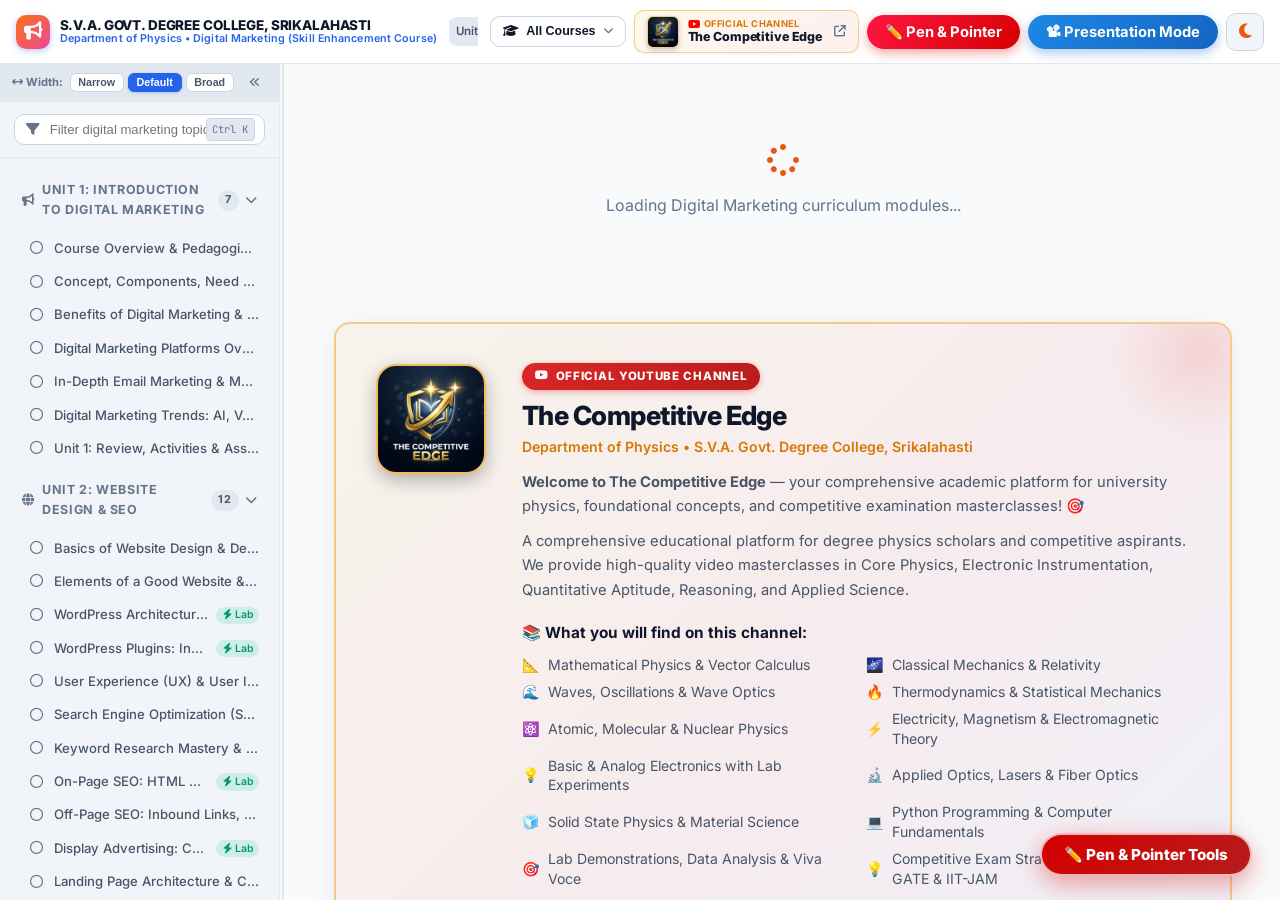
==== commit 079879e0: "Add interactive Pen & Pointer annotation suite, Laser Pointer, and Presentation Mode tools" ====
--- a/digitalmarketingtutorial.html
+++ b/digitalmarketingtutorial.html
@@ -16,6 +16,7 @@
   <!-- Core Academic Theme & Interactive Tools Stylesheets -->
   <link rel="stylesheet" href="css/style.css">
   <link rel="stylesheet" href="css/interactive-tools.css">
+  <link rel="stylesheet" href="css/presentation-tools.css">
 </head>
 <body>
 
@@ -29,7 +30,7 @@
         <i class="fa-solid fa-bars"></i>
       </button>
 
-      <a href="#dm-course-overview" class="brand-badge">
+      <a href="https://www.youtube.com/@TheCompetitiveEdge-b4z" target="_blank" rel="noopener noreferrer" class="brand-badge" title="Visit our Official YouTube Channel: The Competitive Edge">
         <div class="brand-logo-icon" style="background: linear-gradient(135deg, #f97316, #ec4899);">
           <i class="fa-solid fa-bullhorn"></i>
         </div>
@@ -42,6 +43,7 @@
 
     <!-- Quick Track Switcher Pills -->
     <nav class="track-switcher" aria-label="Curriculum Tracks">
+      <a href="../index.html" class="track-pill" data-track="track-master-portal" title="Return to Master Visual Guide" style="border-color: #38BDF8; color: #0284C7;"><i class="fa-solid fa-house"></i> Master Guide</a>
       <a href="#dm-course-overview" class="track-pill active" data-track="track-unit1">Unit 1: Foundations</a>
       <a href="#web-design-fundamentals" class="track-pill" data-track="track-unit2">Unit 2: Web &amp; SEO</a>
       <a href="#social-media-ecosystem" class="track-pill" data-track="track-unit3">Unit 3: Social &amp; Analytics</a>
@@ -53,26 +55,231 @@
       </a>
     </nav>
 
-    <div class="header-right">
-      <!-- Course Switcher Link to Python Master Portal -->
-      <a href="../Python-SVAGDC/index.html" class="tool-btn" style="text-decoration: none; font-size: 0.78rem; font-weight: 700; color: #3b82f6; border-color: #3b82f6; display: inline-flex; align-items: center; gap: 0.35rem;" title="Switch to Python Master Portal">
-        <i class="fa-brands fa-python"></i> Python
-      </a>
-
-      <!-- Course Switcher Link to Computer Fundamentals Portal -->
-      <a href="../Computer-Fund-OfficeAutomat-SVAGDC/index.html" class="tool-btn" style="text-decoration: none; font-size: 0.78rem; font-weight: 700; color: #0284c7; border-color: #0284c7; display: inline-flex; align-items: center; gap: 0.35rem;" title="Switch to Computer Fundamentals Portal">
-        <i class="fa-solid fa-laptop-code"></i> Comp. Fund.
-      </a>
-
-      <!-- Course Switcher Link to Applied Optics Portal -->
-      <a href="../Applied-Optics-SVAGDC/index.html" class="tool-btn" style="text-decoration: none; font-size: 0.78rem; font-weight: 700; color: #10b981; border-color: #10b981; display: inline-flex; align-items: center; gap: 0.35rem;" title="Switch to Applied Optics Course 7 Portal">
-        <i class="fa-solid fa-atom"></i> Applied Optics
-      </a>
-
-      <!-- Course Switcher Link to Electronic Instrumentation Portal -->
-      <a href="../Sem5-Electronic-Instrumentation-Minor-2026-wef2023-24/index.html" class="tool-btn" style="text-decoration: none; font-size: 0.78rem; font-weight: 700; color: #059669; border-color: #059669; display: inline-flex; align-items: center; gap: 0.35rem;" title="Switch to Electronic Instrumentation Portal">
-        <i class="fa-solid fa-bolt-lightning"></i> Instrumentation
-      </a>
+                            <div class="header-right">
+      <!-- Courses Dropdown Navigator -->
+      <div class="course-dropdown" id="course-dropdown">
+        <button type="button" class="course-dropdown-btn" id="course-dropdown-btn" aria-haspopup="true" aria-expanded="false" title="Switch Course Portal">
+          <i class="fa-solid fa-graduation-cap"></i>
+          <span class="dropdown-active-title">All Courses</span>
+          <i class="fa-solid fa-chevron-down dropdown-arrow"></i>
+        </button>
+        <div class="course-dropdown-menu" id="course-dropdown-menu" role="menu">
+          <div class="dropdown-header-banner">
+            <div class="dropdown-header-title">
+              <i class="fa-solid fa-book-open-reader"></i> S.V.A. GDC Course Portals
+            </div>
+            <span class="dropdown-header-tag">19 Courses</span>
+          </div>
+          
+          <div class="dropdown-section-title">
+            <i class="fa-solid fa-atom"></i> B.Sc. Physics Major Core (Sem I–V)
+          </div>
+          <div class="dropdown-grid">
+          <a href="../Mathematical-Physics-SVAGDC/index.html" class="course-dropdown-item">
+            <div class="course-item-icon" style="background: #6366f122; color: #6366f1;">
+              <i class="fa-solid fa-square-root-variable"></i>
+            </div>
+            <div class="course-item-info">
+              <div class="course-item-name">Math Physics</div>
+              <div class="course-item-meta">Course 1 &bull; Sem-I</div>
+            </div>
+            
+          </a>
+          <a href="../Mechanics-Properties-Matter-SVAGDC/index.html" class="course-dropdown-item">
+            <div class="course-item-icon" style="background: #f9731622; color: #f97316;">
+              <i class="fa-solid fa-shuttle-space"></i>
+            </div>
+            <div class="course-item-info">
+              <div class="course-item-name">Mechanics</div>
+              <div class="course-item-meta">Course 2 &bull; Sem-I</div>
+            </div>
+            
+          </a>
+          <a href="../Waves-Optics-SVAGDC/index.html" class="course-dropdown-item">
+            <div class="course-item-icon" style="background: #06b6d422; color: #06b6d4;">
+              <i class="fa-solid fa-water"></i>
+            </div>
+            <div class="course-item-info">
+              <div class="course-item-name">Waves & Optics</div>
+              <div class="course-item-meta">Course 3 &bull; Sem-II</div>
+            </div>
+            
+          </a>
+          <a href="../Heat-Thermodynamics-SVAGDC/index.html" class="course-dropdown-item">
+            <div class="course-item-icon" style="background: #ea580c22; color: #ea580c;">
+              <i class="fa-solid fa-fire-flame-curved"></i>
+            </div>
+            <div class="course-item-info">
+              <div class="course-item-name">Thermodynamics</div>
+              <div class="course-item-meta">Course 4 &bull; Sem-II</div>
+            </div>
+            
+          </a>
+          <a href="../Atomic-Molecular-Nuclear-SVAGDC/index.html" class="course-dropdown-item">
+            <div class="course-item-icon" style="background: #8b5cf622; color: #8b5cf6;">
+              <i class="fa-solid fa-atom"></i>
+            </div>
+            <div class="course-item-info">
+              <div class="course-item-name">Atomic & Nuclear</div>
+              <div class="course-item-meta">Course 5 &bull; Sem-III</div>
+            </div>
+            
+          </a>
+          <a href="../Basic-Electronics-SVAGDC/index.html" class="course-dropdown-item">
+            <div class="course-item-icon" style="background: #10b98122; color: #10b981;">
+              <i class="fa-solid fa-microchip"></i>
+            </div>
+            <div class="course-item-info">
+              <div class="course-item-name">Basic Electronics</div>
+              <div class="course-item-meta">Course 6 &bull; Sem-III</div>
+            </div>
+            
+          </a>
+          <a href="../Applied-Optics-SVAGDC/index.html" class="course-dropdown-item">
+            <div class="course-item-icon" style="background: #0284c722; color: #0284c7;">
+              <i class="fa-solid fa-compass-drafting"></i>
+            </div>
+            <div class="course-item-info">
+              <div class="course-item-name">Applied Optics</div>
+              <div class="course-item-meta">Course 7 &bull; Sem-III</div>
+            </div>
+            
+          </a>
+          <a href="../Electricity-Magnetism-EMT-SVAGDC/index.html" class="course-dropdown-item">
+            <div class="course-item-icon" style="background: #2563eb22; color: #2563eb;">
+              <i class="fa-solid fa-bolt-lightning"></i>
+            </div>
+            <div class="course-item-info">
+              <div class="course-item-name">Electromagnetism</div>
+              <div class="course-item-meta">Course 8 &bull; Sem-IV</div>
+            </div>
+            
+          </a>
+          <a href="../Analog-Electronics-SVAGDC/index.html" class="course-dropdown-item">
+            <div class="course-item-icon" style="background: #ec489922; color: #ec4899;">
+              <i class="fa-solid fa-wave-square"></i>
+            </div>
+            <div class="course-item-info">
+              <div class="course-item-name">Analog Electronics</div>
+              <div class="course-item-meta">Course 9 &bull; Sem-IV</div>
+            </div>
+            
+          </a>
+          <a href="../Advances-in-Physics-SVAGDC/index.html" class="course-dropdown-item">
+            <div class="course-item-icon" style="background: #4f46e522; color: #4f46e5;">
+              <i class="fa-solid fa-rocket"></i>
+            </div>
+            <div class="course-item-info">
+              <div class="course-item-name">Advances in Physics</div>
+              <div class="course-item-meta">Course 10 &bull; Sem-IV</div>
+            </div>
+            
+          </a>
+          <a href="../Solid-State-Physics-SVAGDC/index.html" class="course-dropdown-item">
+            <div class="course-item-icon" style="background: #14b8a622; color: #14b8a6;">
+              <i class="fa-solid fa-cubes"></i>
+            </div>
+            <div class="course-item-info">
+              <div class="course-item-name">Solid State Physics</div>
+              <div class="course-item-meta">Course 11 &bull; Sem-V</div>
+            </div>
+            
+          </a>
+          </div>
+
+          <div class="dropdown-section-title" style="margin-top: 0.6rem;">
+            <i class="fa-solid fa-laptop-code"></i> Computational Physics Electives (Domain E &bull; Sem V &amp; VI)
+          </div>
+          <div class="dropdown-grid">
+          <a href="../Course-12E-Python-Numerical-Methods-SVAGDC/index.html" class="course-dropdown-item">
+            <div class="course-item-icon" style="background: #0284c722; color: #0284c7;">
+              <i class="fa-brands fa-python"></i>
+            </div>
+            <div class="course-item-info">
+              <div class="course-item-name">Python & Numerics</div>
+              <div class="course-item-meta">Course 12E &bull; Sem-V</div>
+            </div>
+            
+          </a>
+          <a href="../Course-13E-Mechanics-Waves-Oscillations-SVAGDC/index.html" class="course-dropdown-item">
+            <div class="course-item-icon" style="background: #0d948822; color: #0d9488;">
+              <i class="fa-solid fa-satellite"></i>
+            </div>
+            <div class="course-item-info">
+              <div class="course-item-name">Mechanics & Waves</div>
+              <div class="course-item-meta">Course 13E &bull; Sem-V</div>
+            </div>
+            
+          </a>
+          <a href="../Course-14E-Optics-Heat-Thermodynamics-SVAGDC/index.html" class="course-dropdown-item">
+            <div class="course-item-icon" style="background: #d9770622; color: #d97706;">
+              <i class="fa-solid fa-sun"></i>
+            </div>
+            <div class="course-item-info">
+              <div class="course-item-name">Optics & Thermo</div>
+              <div class="course-item-meta">Course 14E &bull; Sem-VI</div>
+            </div>
+            
+          </a>
+          <a href="../Course-15E-EMT-Modern-Physics-SVAGDC/index.html" class="course-dropdown-item">
+            <div class="course-item-icon" style="background: #7c3aed22; color: #7c3aed;">
+              <i class="fa-solid fa-atom"></i>
+            </div>
+            <div class="course-item-info">
+              <div class="course-item-name">EMT & Modern Phys</div>
+              <div class="course-item-meta">Course 15E &bull; Sem-VI</div>
+            </div>
+            
+          </a>
+          </div>
+
+          <div class="dropdown-section-title" style="margin-top: 0.6rem;">
+            <i class="fa-solid fa-shapes"></i> Allied Minors &amp; Skill Courses
+          </div>
+          <div class="dropdown-grid">
+          <a href="../Sem5-Electronic-Instrumentation-Minor-2026-wef2023-24/index.html" class="course-dropdown-item">
+            <div class="course-item-icon" style="background: #05966922; color: #059669;">
+              <i class="fa-solid fa-gauge-high"></i>
+            </div>
+            <div class="course-item-info">
+              <div class="course-item-name">Instrumentation</div>
+              <div class="course-item-meta">Minor &bull; Sem-V</div>
+            </div>
+            
+          </a>
+          <a href="../Python-SVAGDC/index.html" class="course-dropdown-item">
+            <div class="course-item-icon" style="background: #3b82f622; color: #3b82f6;">
+              <i class="fa-brands fa-python"></i>
+            </div>
+            <div class="course-item-info">
+              <div class="course-item-name">Python Programming</div>
+              <div class="course-item-meta">Skill &bull; Core & Sci</div>
+            </div>
+            
+          </a>
+          <a href="../Computer-Fund-OfficeAutomat-SVAGDC/index.html" class="course-dropdown-item">
+            <div class="course-item-icon" style="background: #0891b222; color: #0891b2;">
+              <i class="fa-solid fa-laptop-code"></i>
+            </div>
+            <div class="course-item-info">
+              <div class="course-item-name">Computer Fundamentals</div>
+              <div class="course-item-meta">Skill &bull; SEC</div>
+            </div>
+            
+          </a>
+          <a href="../Digital-Marketing-SVGDC/index.html" class="course-dropdown-item current">
+            <div class="course-item-icon" style="background: #d9770622; color: #d97706;">
+              <i class="fa-solid fa-bullhorn"></i>
+            </div>
+            <div class="course-item-info">
+              <div class="course-item-name">Digital Marketing</div>
+              <div class="course-item-meta">Skill &bull; SEC</div>
+            </div>
+            <span class="course-current-pill">Current</span>
+          </a>
+          </div>
+        </div>
+      </div>
 
       <!-- YouTube Channel Promotion -->
       <a href="https://www.youtube.com/@TheCompetitiveEdge-b4z" target="_blank" rel="noopener noreferrer" class="yt-promo-btn" title="Visit our Official YouTube Channel: The Competitive Edge (S.V.A. Govt. Degree College, Srikalahasti)" aria-label="Visit The Competitive Edge Official YouTube Channel">
@@ -86,6 +293,10 @@
         </span>
       </a>
 
+            <!-- Presentation & Teacher Annotation Tools -->
+      <button class="action-pill pill-red" onclick="window.PresentationTools.toggleAnnotationToolbar();" title="Draw, write, underline, or laser-point on the page (Shortcut: Alt+P)">✏️ Pen &amp; Pointer</button>
+      <button id="presModeBtn" class="action-pill pill-blue" onclick="window.PresentationTools.togglePresentationMode();" title="Enter Presentation Mode (F11/Esc)">📽 Presentation Mode</button>
+
       <button class="theme-toggle-btn" id="theme-toggle-btn" aria-label="Toggle Dark/Light Mode" title="Toggle Theme">
         <i class="fa-solid fa-moon"></i>
       </button>
@@ -109,9 +320,9 @@
       <div class="sidebar-width-toolbar">
         <div class="width-presets-group" title="Quick Width Presets">
           <span class="width-label"><i class="fa-solid fa-arrows-left-right"></i> Width:</span>
-          <button type="button" class="btn-width-preset" data-width="210" title="Narrow Sidebar (210px)">Narrow</button>
-          <button type="button" class="btn-width-preset active" data-width="280" title="Default Sidebar (280px)">Default</button>
-          <button type="button" class="btn-width-preset" data-width="360" title="Broad Sidebar (360px)">Broad</button>
+          <button type="button" class="btn-width-preset" data-width="220" title="Narrow Sidebar (220px)">Narrow</button>
+          <button type="button" class="btn-width-preset active" data-width="290" title="Default Sidebar (290px)">Default</button>
+          <button type="button" class="btn-width-preset" data-width="380" title="Broad Sidebar (380px)">Broad</button>
         </div>
         <button type="button" class="btn-sidebar-collapse" id="sidebar-collapse-btn" title="Collapse Sidebar Menu">
           <i class="fa-solid fa-angles-left"></i>
@@ -122,8 +333,8 @@
       <div class="sidebar-search-box">
         <div class="sidebar-input-wrapper">
           <i class="fa-solid fa-filter"></i>
-          <input type="text" class="sidebar-search-input" id="sidebar-search-input" placeholder="Filter Digital Marketing topics..." autocomplete="off">
-          <kbd class="sidebar-search-kbd">Ctrl K</kbd>
+          <input type="text" class="sidebar-search-input" id="sidebar-search-input" placeholder="Filter digital marketing topics..." autocomplete="off">
+          <kbd class="sidebar-search-kbd" title="Press Ctrl + K to search whole syllabus">Ctrl K</kbd>
         </div>
       </div>
 
@@ -134,7 +345,6 @@
     <!-- Draggable Sidebar Resizer Handle -->
     <div class="sidebar-resizer" id="sidebar-resizer" title="Drag to adjust sidebar width (Double-click to reset)"></div>
 
-    <!-- Reading & Interactive Main Pane -->
     <main class="app-main" id="app-main">
       <div class="content-wrapper" id="topic-content-mount">
         <!-- Dynamic Topic Content Injected via app.js -->
@@ -148,7 +358,9 @@
       <section class="bottom-yt-promo-container" aria-label="Official YouTube Channel Promotion">
         <div class="bottom-yt-card">
           <div class="bottom-yt-left">
-            <img src="Logo-TheCompetitiveEdge.jpg" alt="The Competitive Edge Crest Logo" class="bottom-yt-crest">
+            <a href="https://www.youtube.com/@TheCompetitiveEdge-b4z" target="_blank" rel="noopener noreferrer" title="Visit The Competitive Edge on YouTube">
+              <img src="Logo-TheCompetitiveEdge.jpg" alt="The Competitive Edge Crest Logo" class="bottom-yt-crest">
+            </a>
           </div>
           <div class="bottom-yt-body">
             <div class="bottom-yt-badge">
@@ -160,35 +372,37 @@
             </p>
             <div class="bottom-yt-desc">
               <p>
-                <strong>Welcome to The Competitive Edge</strong> &mdash; your comprehensive academic and career excellence destination! 🎯
+                <strong>Welcome to The Competitive Edge</strong> &mdash; your comprehensive academic platform for university physics, foundational concepts, and competitive examination masterclasses! 🎯
               </p>
               <p>
-                Crafted for undergraduate degree scholars and competitive aspirants. We empower students with modern digital skills, analytical reasoning, physics lectures, and competitive acumen required for university distinctions, corporate placements, and competitive examinations.
+                A comprehensive educational platform for degree physics scholars and competitive aspirants. We provide high-quality video masterclasses in Core Physics, Electronic Instrumentation, Quantitative Aptitude, Reasoning, and Applied Science.
               </p>
-              
               <div class="bottom-yt-features-title">
-                📚 What you’ll find on this channel:
+                📚 What you will find on this channel:
               </div>
               <ul class="bottom-yt-grid">
-                <li><span>📰</span> Daily Current Affairs &amp; Quizzes</li>
-                <li><span>🚀</span> Digital Marketing, SEO &amp; Analytics</li>
-                <li><span>🔢</span> Quantitative Aptitude &amp; Arithmetic</li>
-                <li><span>🧠</span> Reasoning &ndash; Verbal &amp; Non-Verbal</li>
-                <li><span>📖</span> General English &amp; Corporate Communication</li>
-                <li><span>🔬</span> General Science &amp; Physics Major Lectures</li>
-                <li><span>💻</span> Python Programming &amp; Computer Automation</li>
-                <li><span>🎯</span> Practice Questions, Mock Exams &amp; Shortcuts</li>
+                <li><span>📐</span> Mathematical Physics &amp; Vector Calculus</li>
+                <li><span>🌌</span> Classical Mechanics &amp; Relativity</li>
+                <li><span>🌊</span> Waves, Oscillations &amp; Wave Optics</li>
+                <li><span>🔥</span> Thermodynamics &amp; Statistical Mechanics</li>
+                <li><span>⚛️</span> Atomic, Molecular &amp; Nuclear Physics</li>
+                <li><span>⚡</span> Electricity, Magnetism &amp; Electromagnetic Theory</li>
+                <li><span>💡</span> Basic &amp; Analog Electronics with Lab Experiments</li>
+                <li><span>🔬</span> Applied Optics, Lasers &amp; Fiber Optics</li>
+                <li><span>🧊</span> Solid State Physics &amp; Material Science</li>
+                <li><span>💻</span> Python Programming &amp; Computer Fundamentals</li>
+                <li><span>🎯</span> Lab Demonstrations, Data Analysis &amp; Viva Voce</li>
+                <li><span>💡</span> Competitive Exam Strategies, CSIR-NET, GATE &amp; IIT-JAM</li>
               </ul>
-
               <div class="bottom-yt-target-exams">
-                Tailored for undergraduate degree examinations and aspirants preparing for UPSC, SSC CGL, Banking (IBPS/SBI), Railways (RRB), APPSC, TSPSC, State PSCs, Defence, and industry certifications.
+                Tailored for scholars preparing for CSIR-NET Physical Sciences, GATE Physics, IIT-JAM, UPSC, APPSC/TSPSC Degree Lecturers, SSC CGL, and university semester examinations.
               </div>
             </div>
             <div class="bottom-yt-actions">
               <a href="https://www.youtube.com/@TheCompetitiveEdge-b4z" target="_blank" rel="noopener noreferrer" class="btn-yt-big-subscribe" title="Subscribe to The Competitive Edge on YouTube">
                 <i class="fa-brands fa-youtube"></i> Subscribe &amp; Watch Lectures <i class="fa-solid fa-arrow-up-right-from-square"></i>
               </a>
-              <span class="bottom-yt-stat"><i class="fa-solid fa-circle-check"></i> Free Academic Lectures &amp; Competitive Exam Prep</span>
+              <span class="bottom-yt-stat"><i class="fa-solid fa-circle-check"></i> Free Academic Lectures &amp; Competitive Exam Guidance</span>
             </div>
           </div>
         </div>
@@ -196,7 +410,7 @@
 
       <!-- Footer -->
       <footer class="app-footer">
-        <div class="footer-dept-badge" style="background: rgba(249, 115, 22, 0.12); color: #ea580c; border: 1px solid rgba(249, 115, 22, 0.25);">DEPARTMENT OF PHYSICS</div>
+        <div class="footer-dept-badge">DEPARTMENT OF PHYSICS</div>
         <p>S.V.A. Govt. Degree College, Srikalahasti, Tirupati District, Andhra Pradesh</p>
         <p style="margin-top: 0.35rem; font-size: 0.76rem; color: var(--text-muted);">
           Semester-III &bull; Skill Enhancement Course: Digital Marketing &bull; APSCHE w.e.f. AY 2025-26 &bull; Live Interactive Web Portal
@@ -230,5 +444,6 @@
   <script src="js/navigation.js"></script>
   <script src="js/app.js"></script>
 
+  <script src="js/presentation-tools.js" defer></script>
 </body>
 </html>
--- a/css/style.css
+++ b/css/style.css
@@ -1,5 +1,5 @@
 /* ==========================================================================
-   Digital-Marketing-SVGDC: Digital Marketing Master Learning Portal
+   Python-SVAGDC: Master Python Learning Portal
    S.V.A. Govt. Degree College, Srikalahasti
    Bespoke Academic Theme & Responsive Layout
    ========================================================================== */
@@ -245,6 +245,223 @@
   align-items: center;
   gap: 0.5rem;
   flex-shrink: 0;
+}
+
+/* ================= Course Navigator Dropdown ================= */
+.course-dropdown {
+  position: relative;
+  display: inline-block;
+}
+
+.course-dropdown-btn {
+  display: inline-flex;
+  align-items: center;
+  gap: 0.45rem;
+  padding: 0.38rem 0.75rem;
+  background: var(--bg-surface);
+  border: 1.5px solid var(--border-medium);
+  border-radius: var(--radius-md);
+  color: var(--text-primary);
+  font-size: 0.78rem;
+  font-weight: 700;
+  cursor: pointer;
+  transition: all var(--transition-fast);
+  white-space: nowrap;
+  line-height: 1.3;
+}
+
+.course-dropdown-btn:hover {
+  background: var(--bg-hover);
+  border-color: var(--primary);
+  color: var(--primary);
+  box-shadow: 0 2px 8px rgba(37, 99, 235, 0.15);
+}
+
+.course-dropdown.active .course-dropdown-btn {
+  background: var(--primary-light);
+  border-color: var(--primary);
+  color: var(--primary);
+}
+
+.course-dropdown-btn .dropdown-arrow {
+  font-size: 0.65rem;
+  transition: transform var(--transition-fast);
+  color: var(--text-muted);
+}
+
+.course-dropdown.active .course-dropdown-btn .dropdown-arrow {
+  transform: rotate(180deg);
+  color: var(--primary);
+}
+
+.course-dropdown-menu {
+  display: none;
+  position: absolute;
+  top: calc(100% + 8px);
+  right: 0;
+  width: min(560px, 94vw);
+  max-height: 80vh;
+  overflow-y: auto;
+  background: var(--bg-surface);
+  border: 1.5px solid var(--border-medium);
+  border-radius: var(--radius-lg);
+  box-shadow: 0 16px 40px rgba(0, 0, 0, 0.22);
+  padding: 0.75rem;
+  z-index: 1050;
+  box-sizing: border-box;
+}
+
+.course-dropdown.active .course-dropdown-menu {
+  display: block;
+  animation: dropdownFadeSlide 0.2s cubic-bezier(0.16, 1, 0.3, 1);
+}
+
+@keyframes dropdownFadeSlide {
+  from {
+    opacity: 0;
+    transform: translateY(-8px);
+  }
+  to {
+    opacity: 1;
+    transform: translateY(0);
+  }
+}
+
+.dropdown-header-banner {
+  display: flex;
+  align-items: center;
+  justify-content: space-between;
+  padding: 0.4rem 0.6rem 0.6rem 0.6rem;
+  border-bottom: 1px solid var(--border-subtle);
+  margin-bottom: 0.5rem;
+}
+
+.dropdown-header-title {
+  font-size: 0.78rem;
+  font-weight: 800;
+  color: var(--text-primary);
+  display: flex;
+  align-items: center;
+  gap: 0.45rem;
+  letter-spacing: -0.01em;
+}
+
+.dropdown-header-tag {
+  font-size: 0.65rem;
+  font-weight: 700;
+  color: var(--primary);
+  background: var(--primary-light);
+  padding: 0.12rem 0.45rem;
+  border-radius: var(--radius-full);
+}
+
+.dropdown-section-title {
+  font-size: 0.68rem;
+  font-weight: 800;
+  text-transform: uppercase;
+  letter-spacing: 0.06em;
+  color: var(--text-muted);
+  padding: 0.35rem 0.5rem 0.25rem 0.5rem;
+  display: flex;
+  align-items: center;
+  gap: 0.4rem;
+}
+
+.dropdown-grid {
+  display: grid;
+  grid-template-columns: repeat(2, 1fr);
+  gap: 0.35rem;
+  margin-bottom: 0.4rem;
+}
+
+@media (max-width: 580px) {
+  .dropdown-grid {
+    grid-template-columns: 1fr;
+  }
+}
+
+.course-dropdown-item {
+  display: flex;
+  align-items: center;
+  gap: 0.6rem;
+  padding: 0.45rem 0.55rem;
+  border-radius: var(--radius-md);
+  text-decoration: none;
+  background: var(--bg-surface);
+  border: 1px solid transparent;
+  transition: all var(--transition-fast);
+}
+
+.course-dropdown-item:hover {
+  background: var(--bg-hover);
+  border-color: var(--border-medium);
+  transform: translateY(-1px);
+}
+
+.course-dropdown-item.current {
+  background: var(--primary-light);
+  border-color: rgba(37, 99, 235, 0.4);
+}
+
+.course-item-icon {
+  width: 28px;
+  height: 28px;
+  border-radius: 6px;
+  display: flex;
+  align-items: center;
+  justify-content: center;
+  font-size: 0.82rem;
+  flex-shrink: 0;
+}
+
+.course-item-info {
+  flex: 1;
+  min-width: 0;
+}
+
+.course-item-name {
+  font-size: 0.76rem;
+  font-weight: 700;
+  color: var(--text-primary);
+  white-space: nowrap;
+  overflow: hidden;
+  text-overflow: ellipsis;
+  line-height: 1.25;
+}
+
+.course-item-meta {
+  font-size: 0.65rem;
+  color: var(--text-muted);
+  white-space: nowrap;
+  line-height: 1.2;
+}
+
+/* ================= Pedagogical Vector Graphic Diagram Card ================= */
+.concept-figure-card {
+  margin: 1.75rem 0;
+  padding: 1.25rem;
+  background: var(--bg-surface-elevated, #f8fafc);
+  border: 1px solid var(--border-medium, #cbd5e1);
+  border-radius: var(--radius-lg, 12px);
+  box-shadow: 0 4px 16px rgba(0, 0, 0, 0.05);
+  text-align: center;
+}
+.concept-figure-card svg {
+  max-width: 100%;
+  height: auto;
+  display: block;
+  margin: 0 auto 0.75rem auto;
+  border-radius: var(--radius-md, 8px);
+}
+.concept-figure-caption {
+  font-size: 0.85rem;
+  color: var(--text-muted, #64748b);
+  font-weight: 500;
+  line-height: 1.45;
+  margin-top: 0.5rem;
+}
+.concept-figure-caption strong {
+  color: var(--primary, #0284c7);
 }
 
 /* ================= The Competitive Edge YouTube Promotion Badge ================= */
@@ -714,7 +931,7 @@
 }
 
 .category-group.collapsed .topic-list {
-  display: none;
+  display: none !important;
 }
 
 .topic-list {
@@ -729,9 +946,9 @@
 .topic-item a {
   display: flex;
   align-items: center;
-  justify-content: space-between;
-  gap: 0.45rem;
-  padding: 0.42rem 0.75rem;
+  justify-content: flex-start;
+  gap: 0.5rem;
+  padding: 0.42rem 0.65rem;
   font-size: 0.82rem;
   font-weight: 500;
   color: var(--text-secondary);
@@ -739,14 +956,44 @@
   border-radius: var(--radius-sm);
   transition: all var(--transition-fast);
   line-height: 1.35;
-}
-
-.topic-item a span {
-  flex: 1;
+  width: 100%;
+  box-sizing: border-box;
+}
+
+.topic-item a span.topic-status-icon {
+  flex: 0 0 18px;
+  width: 18px;
+  height: 18px;
+  display: inline-flex;
+  align-items: center;
+  justify-content: center;
+  color: var(--text-muted);
+  font-size: 0.8rem;
+  overflow: visible;
+}
+
+.topic-item a span.topic-title-text {
+  flex: 1 1 auto;
   min-width: 0;
   overflow: hidden;
   text-overflow: ellipsis;
   white-space: nowrap;
+}
+
+.topic-item a span.interactive-pill {
+  flex: 0 0 auto;
+  font-size: 0.65rem;
+  padding: 0.1rem 0.4rem;
+  border-radius: var(--radius-full);
+  background: rgba(16, 185, 129, 0.15);
+  color: var(--accent-emerald);
+  font-weight: 600;
+  white-space: nowrap;
+  overflow: visible;
+}
+
+.topic-item a span:not(.topic-status-icon):not(.interactive-pill) {
+  min-width: 0;
 }
 
 .topic-item a:hover {
--- a/css/presentation-tools.css
+++ b/css/presentation-tools.css
@@ -0,0 +1,559 @@
+/* ==========================================================================
+   PRESENTATION & TEACHER ANNOTATION TOOLS SUITE
+   Department of Physics, S.V.A. Govt. Degree College, Srikalahasti
+   High-Performance Viewport-Fixed Canvas Engine (60-120 FPS) with Laser Pointer,
+   Drawing Tools, Presentation Mode & Presenter Navigation Controls.
+   ========================================================================== */
+
+/* --- Action Pills in Navbar --- */
+.action-pill {
+  padding: 8px 18px;
+  border-radius: 9999px;
+  font-size: 0.92rem;
+  font-weight: 700;
+  border: none;
+  cursor: pointer;
+  display: inline-flex;
+  align-items: center;
+  gap: 8px;
+  transition: all 0.2s cubic-bezier(0.16, 1, 0.3, 1);
+  text-decoration: none;
+  font-family: inherit;
+  box-shadow: 0 4px 10px rgba(0, 0, 0, 0.15);
+  white-space: nowrap;
+}
+.action-pill:hover {
+  transform: translateY(-2px);
+  box-shadow: 0 6px 16px rgba(0, 0, 0, 0.22);
+}
+.action-pill:active {
+  transform: translateY(0);
+}
+.pill-red {
+  background: linear-gradient(135deg, #FF1744, #D50000);
+  color: #FFFFFF !important;
+  box-shadow: 0 4px 12px rgba(213, 0, 0, 0.35);
+}
+.pill-red:hover {
+  box-shadow: 0 6px 18px rgba(213, 0, 0, 0.5);
+}
+.pill-blue {
+  background: linear-gradient(135deg, #1E88E5, #1565C0);
+  color: #FFFFFF !important;
+  box-shadow: 0 4px 12px rgba(21, 101, 192, 0.35);
+}
+.pill-blue:hover {
+  box-shadow: 0 6px 18px rgba(21, 101, 192, 0.5);
+}
+.pill-green {
+  background: linear-gradient(135deg, #10B981, #059669);
+  color: #FFFFFF !important;
+  box-shadow: 0 4px 12px rgba(16, 185, 129, 0.35);
+}
+
+/* --- Brand Pulsing Dots --- */
+.laser-dot, .brand-dot-pulse {
+  width: 13px;
+  height: 13px;
+  background: #FF1744;
+  border-radius: 50%;
+  box-shadow: 0 0 10px #FF1744, 0 0 20px #FF1744;
+  animation: dotPulse 1.5s infinite;
+  flex-shrink: 0;
+  display: inline-block;
+}
+.brand-dot-pulse.cyan-dot {
+  background: #38BDF8;
+  box-shadow: 0 0 10px #38BDF8, 0 0 20px #38BDF8;
+}
+.brand-dot-pulse.gold-dot {
+  background: #F59E0B;
+  box-shadow: 0 0 10px #F59E0B, 0 0 20px #F59E0B;
+}
+@keyframes dotPulse {
+  0%, 100% { transform: scale(1); opacity: 1; }
+  50% { transform: scale(1.3); opacity: 0.7; }
+}
+
+/* --- TEACHER ANNOTATION & LASER POINTER SYSTEM --- */
+#annotationContainer {
+  position: fixed;
+  top: 0;
+  left: 0;
+  width: 100vw;
+  height: 100vh;
+  z-index: 99990;
+  pointer-events: none;
+  touch-action: none;
+  overflow: hidden;
+}
+#annotationContainer.active-drawing {
+  pointer-events: auto;
+}
+#annotationContainer.active-laser {
+  pointer-events: auto;
+  touch-action: none;
+  cursor: none;
+}
+#annotationBaseCanvas,
+#annotationActiveCanvas {
+  position: absolute;
+  top: 0;
+  left: 0;
+  width: 100%;
+  height: 100%;
+  pointer-events: none;
+  display: block;
+}
+
+/* Custom Cursors */
+#annotationContainer.cursor-pen {
+  cursor: url('data:image/svg+xml;utf8,<svg xmlns="http://www.w3.org/2000/svg" width="24" height="24" viewBox="0 0 24 24"><path fill="%23D50000" d="M3 17.25V21h3.75L17.81 9.94l-3.75-3.75L3 17.25zM20.71 7.04c.39-.39.39-1.02 0-1.41l-2.34-2.34c-.39-.39-1.02-.39-1.41 0l-1.83 1.83 3.75 3.75 1.83-1.83z"/></svg>') 2 22, crosshair;
+}
+#annotationContainer.cursor-highlighter {
+  cursor: url('data:image/svg+xml;utf8,<svg xmlns="http://www.w3.org/2000/svg" width="24" height="24" viewBox="0 0 24 24"><path fill="%23FFD600" d="M15.24 3.76a2.5 2.5 0 0 1 3.54 0l1.46 1.46a2.5 2.5 0 0 1 0 3.54L10.5 18.5 5 20l1.5-5.5L15.24 3.76z"/></svg>') 4 20, crosshair;
+}
+#annotationContainer.cursor-eraser {
+  cursor: url('data:image/svg+xml;utf8,<svg xmlns="http://www.w3.org/2000/svg" width="24" height="24" viewBox="0 0 24 24"><circle cx="12" cy="12" r="9" fill="none" stroke="%2337474F" stroke-width="2"/><circle cx="12" cy="12" r="3" fill="%2337474F"/></svg>') 12 12, cell;
+}
+
+/* Laser Pointer Dot - GPU Hardware Accelerated */
+#laserPointerDot {
+  position: fixed;
+  top: 0;
+  left: 0;
+  width: 18px;
+  height: 18px;
+  border-radius: 50%;
+  background: #FFFFFF;
+  pointer-events: none;
+  z-index: 99992;
+  transform: translate3d(-100px, -100px, 0) translate(-50%, -50%);
+  box-shadow: 0 0 6px #FF1744, 0 0 14px #FF1744, 0 0 26px #FF1744, 0 0 40px #D50000;
+  display: none;
+  will-change: transform;
+}
+#laserPointerDot.active {
+  display: block;
+}
+#laserPointerDot.green-laser {
+  box-shadow: 0 0 6px #00E676, 0 0 14px #00E676, 0 0 26px #00E676, 0 0 40px #00C853;
+}
+
+/* Laser Ripple Click Animation */
+.laser-ripple {
+  position: fixed;
+  top: 0;
+  left: 0;
+  width: 24px;
+  height: 24px;
+  border-radius: 50%;
+  border: 3px solid #FF1744;
+  pointer-events: none;
+  z-index: 99991;
+  animation: rippleExpand 0.6s cubic-bezier(0.1, 0.8, 0.3, 1) forwards;
+  will-change: transform, opacity;
+}
+@keyframes rippleExpand {
+  0% { transform: translate3d(var(--rx, 0), var(--ry, 0), 0) translate(-50%, -50%) scale(0.4); opacity: 1; }
+  100% { transform: translate3d(var(--rx, 0), var(--ry, 0), 0) translate(-50%, -50%) scale(3.5); opacity: 0; }
+}
+
+/* Floating Launcher Pill */
+#teacherPillLauncher {
+  position: fixed;
+  bottom: 24px;
+  right: 28px;
+  z-index: 99980;
+  background: linear-gradient(135deg, #D50000, #B71C1C);
+  color: white;
+  font-size: 0.95rem;
+  font-weight: 800;
+  border-radius: 9999px;
+  padding: 10px 22px;
+  border: 2px solid rgba(255,255,255,0.7);
+  box-shadow: 0 8px 24px rgba(213, 0, 0, 0.35);
+  cursor: pointer;
+  display: flex;
+  align-items: center;
+  gap: 8px;
+  transition: all 0.2s ease;
+  font-family: inherit;
+  user-select: none;
+}
+#teacherPillLauncher:hover {
+  transform: translateY(-3px) scale(1.03);
+  box-shadow: 0 12px 30px rgba(213, 0, 0, 0.45);
+}
+#teacherPillLauncher.hidden {
+  display: none !important;
+}
+
+/* Floating Draggable Teacher Toolbar */
+#teacherToolbar {
+  position: fixed;
+  bottom: 24px;
+  left: 50%;
+  transform: translateX(-50%);
+  z-index: 99995;
+  background: rgba(255, 255, 255, 0.96);
+  backdrop-filter: blur(14px);
+  border: 2px solid #CBD5E1;
+  border-radius: 50px;
+  padding: 8px 18px;
+  display: flex;
+  align-items: center;
+  gap: 10px;
+  box-shadow: 0 12px 36px rgba(0, 0, 0, 0.16), 0 4px 12px rgba(0, 0, 0, 0.08);
+  user-select: none;
+  transition: transform 0.3s cubic-bezier(0.16, 1, 0.3, 1), opacity 0.3s;
+  font-family: inherit;
+}
+#teacherToolbar.minimized {
+  transform: translateX(-50%) translateY(90px);
+  opacity: 0;
+  pointer-events: none;
+}
+
+/* Drag Handle */
+.tb-drag-handle {
+  cursor: grab;
+  color: #94A3B8;
+  font-size: 1.15rem;
+  padding: 0 4px;
+  display: flex;
+  align-items: center;
+}
+.tb-drag-handle:active {
+  cursor: grabbing;
+}
+
+/* Tool Buttons Group */
+.tb-btn-group {
+  display: flex;
+  align-items: center;
+  gap: 6px;
+}
+.tb-btn {
+  width: 40px;
+  height: 40px;
+  border-radius: 50%;
+  border: 1.5px solid transparent;
+  background: #F1F5F9;
+  color: #334155;
+  font-size: 1.15rem;
+  display: flex;
+  align-items: center;
+  justify-content: center;
+  cursor: pointer;
+  transition: all 0.15s ease;
+  position: relative;
+  outline: none;
+}
+.tb-btn:hover {
+  background: #E2E8F0;
+  transform: scale(1.06);
+}
+.tb-btn.active {
+  background: #1E293B;
+  color: #FFFFFF;
+  border-color: #0F172A;
+  box-shadow: 0 4px 12px rgba(15, 23, 42, 0.25);
+  transform: scale(1.08);
+}
+.tb-btn.active.tb-laser {
+  background: #D50000;
+  color: #FFFFFF;
+  box-shadow: 0 0 14px rgba(213, 0, 0, 0.5);
+}
+.tb-btn.active.tb-pen {
+  background: #2563EB;
+  color: #FFFFFF;
+}
+.tb-btn.active.tb-highlighter {
+  background: #CA8A04;
+  color: #FFFFFF;
+}
+.tb-btn.active.tb-eraser {
+  background: #475569;
+  color: #FFFFFF;
+}
+
+/* Dividers */
+.tb-divider {
+  width: 1.5px;
+  height: 26px;
+  background: #E2E8F0;
+  margin: 0 4px;
+}
+
+/* Color Swatches */
+.tb-color-swatch {
+  width: 24px;
+  height: 24px;
+  border-radius: 50%;
+  border: 2px solid #FFFFFF;
+  box-shadow: 0 0 0 1.5px #CBD5E1;
+  cursor: pointer;
+  transition: all 0.15s;
+}
+.tb-color-swatch:hover {
+  transform: scale(1.15);
+}
+.tb-color-swatch.active {
+  transform: scale(1.22);
+  box-shadow: 0 0 0 2.5px #0F172A;
+}
+
+/* Width Selector */
+.tb-size-btn {
+  padding: 4px 10px;
+  border-radius: 12px;
+  background: #F1F5F9;
+  border: 1.5px solid transparent;
+  font-size: 0.82rem;
+  font-weight: 700;
+  color: #475569;
+  cursor: pointer;
+  transition: all 0.15s;
+}
+.tb-size-btn:hover { background: #E2E8F0; }
+.tb-size-btn.active {
+  background: #0F172A;
+  color: #FFFFFF;
+}
+
+/* Tooltip */
+.tb-tooltip {
+  position: absolute;
+  bottom: 120%;
+  left: 50%;
+  transform: translateX(-50%);
+  background: #0F172A;
+  color: white;
+  font-size: 0.75rem;
+  font-weight: 600;
+  padding: 4px 8px;
+  border-radius: 6px;
+  white-space: nowrap;
+  opacity: 0;
+  pointer-events: none;
+  transition: opacity 0.2s;
+  z-index: 99999;
+}
+.tb-btn:hover .tb-tooltip, .tb-color-swatch:hover .tb-tooltip {
+  opacity: 1;
+}
+
+/* Toast Notification */
+#annotationToast {
+  position: fixed;
+  top: 75px;
+  left: 50%;
+  transform: translateX(-50%);
+  background: #0F172A;
+  color: white;
+  padding: 9px 22px;
+  border-radius: 30px;
+  font-size: 0.95rem;
+  font-weight: 700;
+  z-index: 100010;
+  box-shadow: 0 6px 20px rgba(0,0,0,0.25);
+  opacity: 0;
+  pointer-events: none;
+  transition: opacity 0.3s;
+}
+#annotationToast.show {
+  opacity: 1;
+}
+
+/* ==========================================================================
+   PRESENTATION MODE SYSTEM
+   ========================================================================== */
+body.presentation-mode {
+  overflow-x: hidden;
+}
+
+/* Sleek Floating Presenter Control Bar */
+#presenterControlBar {
+  position: fixed;
+  top: 14px;
+  left: 50%;
+  transform: translateX(-50%);
+  z-index: 99985;
+  background: rgba(15, 23, 42, 0.94);
+  backdrop-filter: blur(12px);
+  border: 1.5px solid rgba(56, 189, 248, 0.4);
+  border-radius: 50px;
+  padding: 6px 18px;
+  display: none;
+  align-items: center;
+  gap: 14px;
+  box-shadow: 0 10px 30px rgba(0, 0, 0, 0.35);
+  color: #FFFFFF;
+  user-select: none;
+  font-family: inherit;
+  animation: presenterSlideDown 0.3s ease-out;
+}
+@keyframes presenterSlideDown {
+  from { transform: translateX(-50%) translateY(-20px); opacity: 0; }
+  to { transform: translateX(-50%) translateY(0); opacity: 1; }
+}
+body.presentation-mode #presenterControlBar {
+  display: flex !important;
+}
+
+.pres-brand-badge {
+  display: flex;
+  align-items: center;
+  gap: 8px;
+  font-size: 0.85rem;
+  font-weight: 800;
+  letter-spacing: 0.5px;
+  color: #38BDF8;
+  text-transform: uppercase;
+}
+.pres-progress-pill {
+  background: rgba(56, 189, 248, 0.15);
+  border: 1px solid rgba(56, 189, 248, 0.35);
+  border-radius: 9999px;
+  padding: 4px 14px;
+  font-size: 0.85rem;
+  font-weight: 700;
+  color: #F8FAFC;
+  max-width: 320px;
+  white-space: nowrap;
+  overflow: hidden;
+  text-overflow: ellipsis;
+}
+.pres-ctrl-btn {
+  background: #1E293B;
+  border: 1px solid #334155;
+  color: #FFFFFF;
+  padding: 6px 14px;
+  border-radius: 9999px;
+  font-size: 0.85rem;
+  font-weight: 700;
+  cursor: pointer;
+  display: inline-flex;
+  align-items: center;
+  gap: 6px;
+  transition: all 0.2s;
+  font-family: inherit;
+}
+.pres-ctrl-btn:hover {
+  background: #38BDF8;
+  color: #0F172A;
+  border-color: #38BDF8;
+}
+.pres-ctrl-btn.exit-btn {
+  background: rgba(225, 29, 72, 0.2);
+  border-color: rgba(225, 29, 72, 0.5);
+  color: #FDA4AF;
+}
+.pres-ctrl-btn.exit-btn:hover {
+  background: #E11D48;
+  color: #FFFFFF;
+}
+
+/* Course Portals Full-Width Presentation View */
+body.presentation-mode .app-sidebar,
+body.presentation-mode .sidebar-resizer,
+body.presentation-mode .sidebar-floating-toggle,
+body.presentation-mode .sidebar-backdrop,
+body.presentation-mode #sidebar {
+  display: none !important;
+  width: 0 !important;
+}
+
+body.presentation-mode .app-main {
+  width: 100% !important;
+  max-width: 100% !important;
+  padding: 30px 48px 100px !important;
+}
+
+body.presentation-mode .content-wrapper,
+body.presentation-mode .lesson-body {
+  max-width: 1200px !important;
+  margin: 0 auto !important;
+  font-size: 1.25rem !important;
+  line-height: 1.85 !important;
+}
+
+body.presentation-mode .lesson-title {
+  font-size: 2.6rem !important;
+  margin-bottom: 1.2rem !important;
+}
+
+body.presentation-mode .lesson-lead {
+  font-size: 1.35rem !important;
+  line-height: 1.7 !important;
+}
+
+body.presentation-mode .topic-card,
+body.presentation-mode .topic-section,
+body.presentation-mode .curriculum-topic-card,
+body.presentation-mode #slide-canvas,
+body.presentation-mode .glass-panel {
+  box-shadow: 0 16px 48px rgba(0, 0, 0, 0.25);
+  transition: all 0.3s ease;
+}
+body.presentation-mode .glossy-heading {
+  font-size: 1.7rem;
+}
+body.presentation-mode .bullets li {
+  font-size: 1.3rem;
+  line-height: 1.9;
+}
+
+/* Mobile Responsive */
+@media (max-width: 768px) {
+  #teacherPillLauncher {
+    bottom: 12px;
+    right: 12px;
+    font-size: 0.82rem;
+    padding: 7px 14px;
+    gap: 6px;
+  }
+  #teacherToolbar {
+    bottom: 8px;
+    left: 50%;
+    transform: translateX(-50%);
+    width: 96vw;
+    max-width: 96vw;
+    padding: 6px 8px;
+    border-radius: 20px;
+    gap: 5px;
+    flex-wrap: wrap;
+    justify-content: center;
+  }
+  #teacherToolbar.minimized {
+    transform: translateX(-50%) translateY(120px);
+  }
+  .tb-btn {
+    width: 35px;
+    height: 35px;
+    font-size: 0.95rem;
+  }
+  .tb-divider {
+    height: 18px;
+    margin: 0 2px;
+  }
+  .tb-color-swatch {
+    width: 20px;
+    height: 20px;
+  }
+  .tb-size-btn {
+    padding: 2px 6px;
+    font-size: 0.72rem;
+  }
+  #presenterControlBar {
+    width: 94vw;
+    padding: 5px 10px;
+    gap: 6px;
+    justify-content: space-between;
+  }
+  .pres-brand-badge {
+    display: none;
+  }
+}
